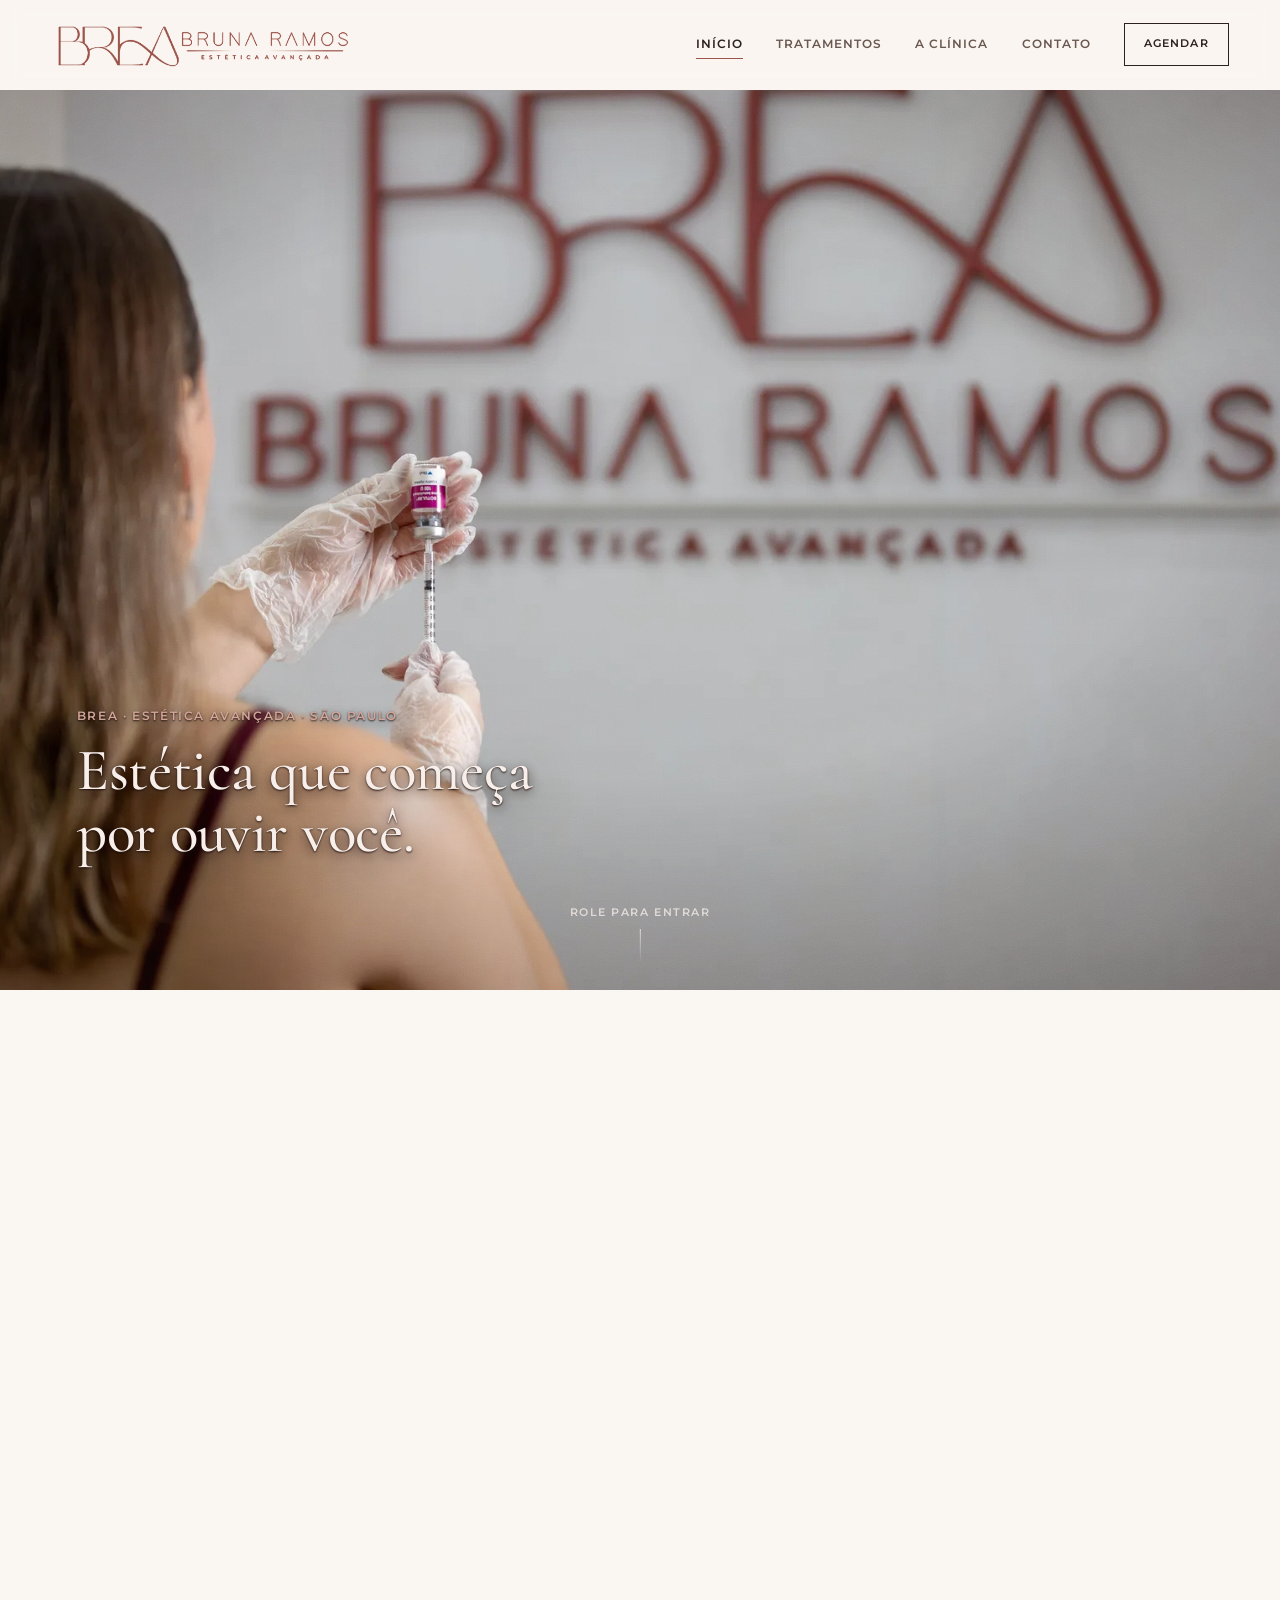
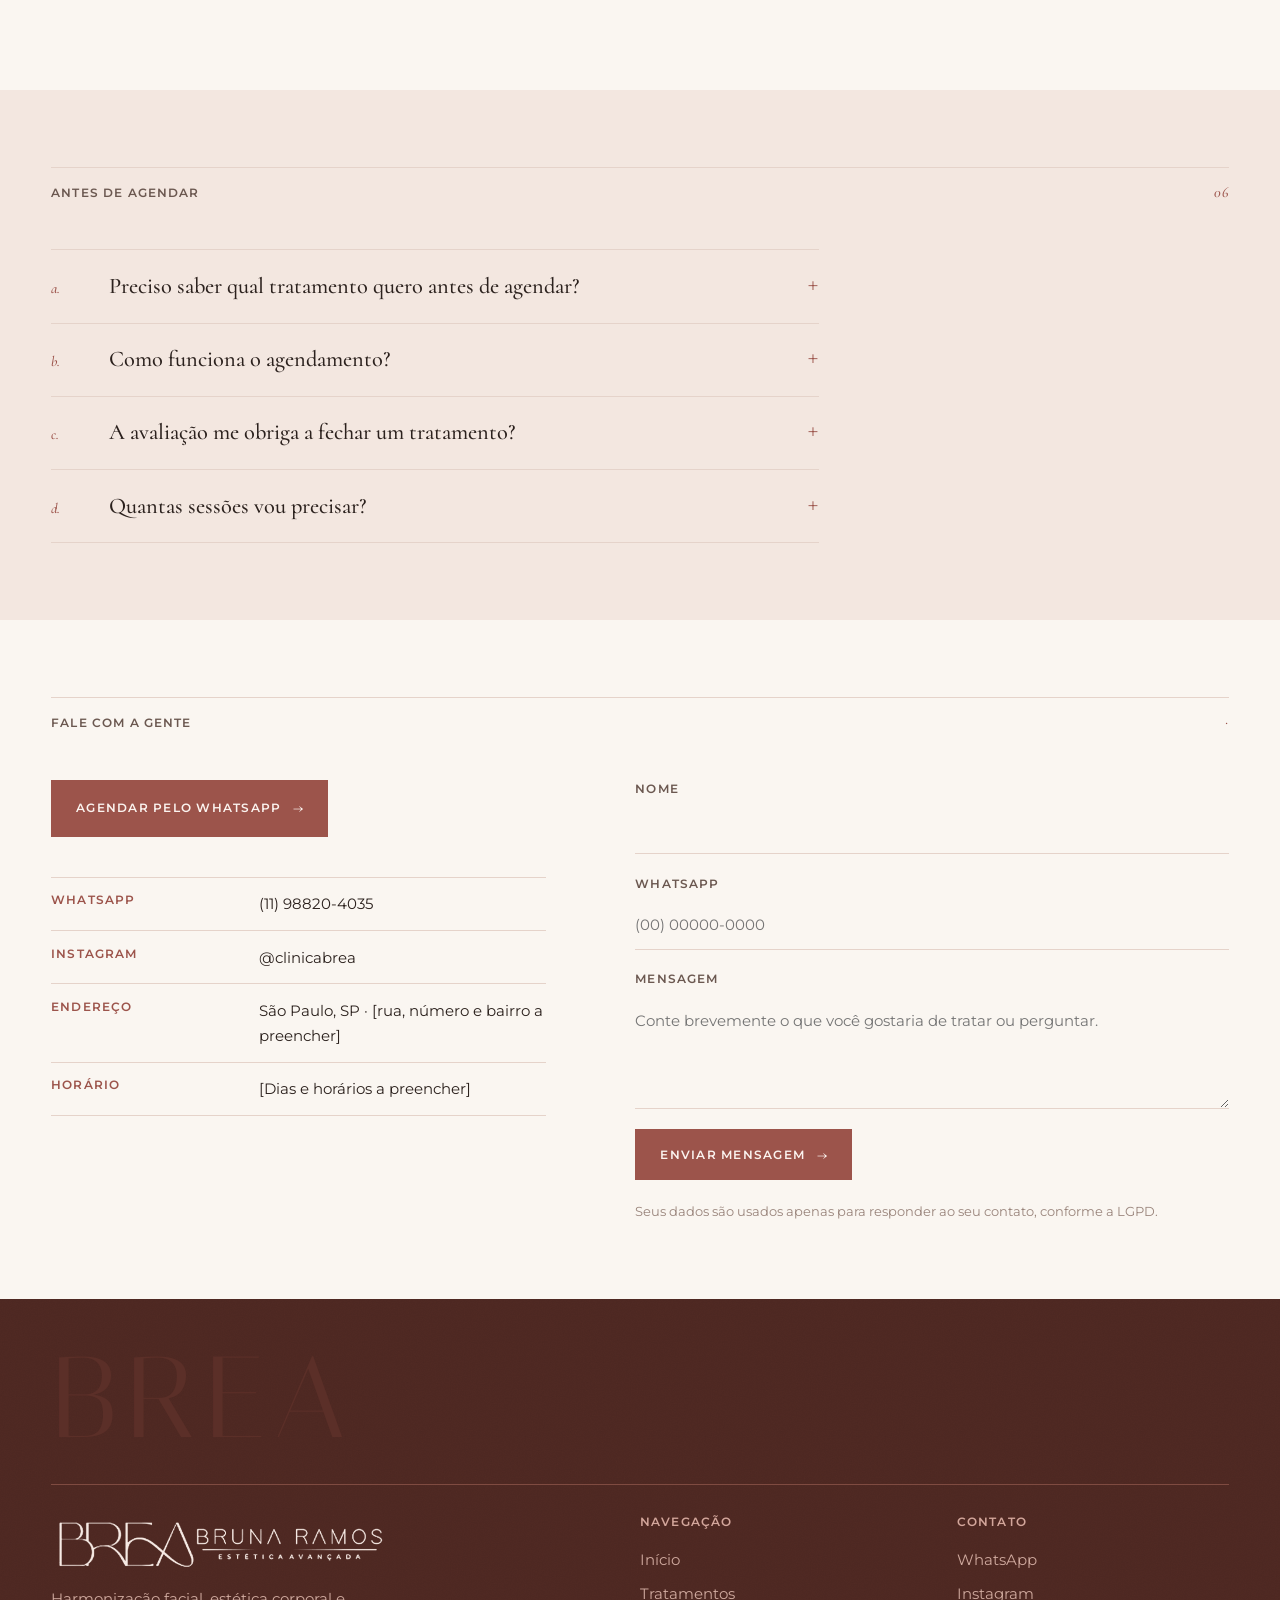
==== index.html @ 4b1eec43 "Move o texto do capítulo Resultados para o lado direito O lado direito da cena é a parede desfocada," ====
<!DOCTYPE html>
<html lang="pt-BR" class="no-js">
<head>
  <meta charset="UTF-8">
  <meta name="viewport" content="width=device-width, initial-scale=1">
  <title>BREA · Bruna Ramos Estética Avançada</title>
  <meta name="description" content="Harmonização facial, estética corporal e tecnologias em São Paulo, com avaliação individual. BREA, Bruna Ramos Estética Avançada. Agende pelo WhatsApp.">
  <link rel="canonical" href="https://www.clinicabrea.com.br/"><!-- TODO: confirmar domínio definitivo -->
  <link rel="icon" type="image/png" href="/assets/img/selo.png">

  <!-- Open Graph -->
  <meta property="og:type" content="website">
  <meta property="og:title" content="BREA · Bruna Ramos Estética Avançada">
  <meta property="og:description" content="Protocolos personalizados, conduzidos com técnica e acompanhamento próximo. Agende sua avaliação.">
  <meta property="og:url" content="https://www.clinicabrea.com.br/">
  <meta property="og:locale" content="pt_BR">
  <meta property="og:image" content="https://www.clinicabrea.com.br/assets/img/og-image.jpg">
  <meta property="og:image:width" content="1200">
  <meta property="og:image:height" content="630">

  <link rel="preconnect" href="https://fonts.googleapis.com">
  <link rel="preconnect" href="https://fonts.gstatic.com" crossorigin>
  <link href="https://fonts.googleapis.com/css2?family=Cormorant:ital,wght@0,400;0,500;0,600;1,400;1,500&family=Italiana&family=Montserrat:wght@400;500;600&display=swap" rel="stylesheet">
  <link rel="stylesheet" href="/assets/css/styles.css">

  <script type="application/ld+json">
  {
    "@context": "https://schema.org",
    "@type": "MedicalClinic",
    "name": "BREA, Bruna Ramos Estética Avançada",
    "alternateName": "Clínica Brea",
    "founder": { "@type": "Person", "name": "Bruna Ramos" },
    "address": { "@type": "PostalAddress", "addressLocality": "São Paulo", "addressRegion": "SP", "addressCountry": "BR" },
    "url": "https://www.clinicabrea.com.br/",
    "sameAs": ["https://www.instagram.com/clinicabrea/"]
  }
  </script>
</head>
<body>
  <div class="cursor-glow" aria-hidden="true"></div>
  <a class="skip-link" href="#conteudo">Pular para o conteúdo</a>

  <header class="site-header">
    <div class="container header-inner">
      <a class="brand" href="/"><img src="/assets/img/logo-horizontal.png" alt="BREA, Bruna Ramos Estética Avançada" width="1161" height="198"></a>
      <button class="nav-toggle" aria-expanded="false" aria-controls="menu" aria-label="Abrir menu">
        <span></span><span></span><span></span>
      </button>
      <nav class="site-nav" id="menu" aria-label="Navegação principal">
        <a href="/" aria-current="page">Início</a>
        <a href="/tratamentos.html">Tratamentos</a>
        <a href="/sobre.html">A clínica</a>
        <a href="/contato.html">Contato</a>
        <!-- TODO: substituir 5511988204035 pelo número real do WhatsApp -->
        <a class="btn btn-outline" href="https://wa.me/5511988204035?text=Ol%C3%A1%2C%20gostaria%20de%20agendar%20uma%20avalia%C3%A7%C3%A3o." target="_blank" rel="noopener">Agendar</a>
      </nav>
    </div>
  </header>

  <main id="conteudo">

    <!-- HERO: jornada de scroll (desktop) + abertura estática (celular / movimento reduzido) -->
    <section class="jhero" id="jhero" aria-label="Apresentação da BREA">
      <div class="jstage">
        <div class="jlayer" data-i="0" data-in="-0.01,0" data-out="0.096,0.126" data-zoom="1.04,1.15" data-drift="0,-12"><img src="/assets/img/hero-j1.webp" alt="" width="1800" height="1125" fetchpriority="high" aria-hidden="true"></div>
        <div class="jlayer" data-i="1" data-in="0.096,0.126" data-out="0.207,0.237" data-zoom="1.13,1.04" data-drift="8,0"><img src="/assets/img/ja-02-recepcao.webp" alt="" width="1200" height="750" aria-hidden="true"></div>
        <div class="jlayer" data-i="2" data-in="0.207,0.237" data-out="0.318,0.348" data-zoom="1.05,1.14" data-drift="0,-10"><img src="/assets/img/ja-03-bruna.webp" alt="" width="1800" height="1124" loading="lazy" aria-hidden="true"></div>
        <div class="jlayer" data-i="3" data-in="0.318,0.348" data-out="0.429,0.459" data-zoom="1.14,1.05" data-drift="-8,0"><img src="/assets/img/ja-04-facial.webp" alt="" width="1800" height="1125" loading="lazy" aria-hidden="true"></div>
        <div class="jlayer" data-i="4" data-in="0.429,0.459" data-out="0.541,0.571" data-zoom="1.04,1.13" data-drift="0,-10"><img src="/assets/img/ja-05-corporal.webp" alt="" width="1200" height="750" loading="lazy" aria-hidden="true"></div>
        <div class="jlayer" data-i="5" data-in="0.541,0.571" data-out="0.652,0.682" data-zoom="1.13,1.04" data-drift="8,0"><img src="/assets/img/ja-06-tecnologia.webp" alt="" width="1800" height="1124" loading="lazy" aria-hidden="true"></div>
        <div class="jlayer" data-i="6" data-in="0.652,0.682" data-out="0.763,0.793" data-zoom="1.05,1.14" data-drift="0,-10"><img src="/assets/img/ja-07-produtos.webp" alt="" width="1800" height="1124" loading="lazy" aria-hidden="true"></div>
        <div class="jlayer" data-i="7" data-in="0.763,0.793" data-out="0.874,0.904" data-zoom="1.12,1.05" data-drift="-6,0"><img src="/assets/img/ja-08-fundo.webp" alt="" width="1800" height="1125" loading="lazy" aria-hidden="true"></div>
        <div class="jlayer" data-i="8" data-in="0.874,0.904" data-out="1.01,1.02" data-zoom="1.10,1.03" data-drift="-8,0"><img src="/assets/img/hero-j3.webp" alt="" width="1800" height="1125" loading="lazy" aria-hidden="true"></div>
        <div class="jscrim" aria-hidden="true"></div>
        <div class="jgrain" aria-hidden="true"></div>

        <div class="jband" data-range="0,0.10" data-pos="bl">
          <p class="jkicker">BREA · Estética avançada · São Paulo</p>
          <h1 class="jtitle" data-split>Estética que começa por ouvir você.</h1>
        </div>

        <div class="jband" data-range="0.128,0.205" data-pos="bl">
          <p class="jkicker">O espaço</p>
          <p class="jtitle jblur"><span class="soft" aria-hidden="true">Um lugar pensado para você chegar, respirar e se cuidar.</span><span class="sharp">Um lugar pensado para você chegar, respirar e se cuidar.</span></p>
        </div>

        <div class="jband" data-range="0.239,0.316" data-pos="ml">
          <p class="jkicker">Quem cuida de você</p>
          <p class="jtitle" data-split>Conduzida por Bruna Ramos.</p>
          <p class="jsub">À frente de cada avaliação e de cada protocolo.</p>
        </div>

        <div class="jband" data-range="0.35,0.427" data-pos="ml">
          <p class="jkicker">Harmonização facial</p>
          <p class="jtitle" data-split>Equilíbrio e naturalidade, nunca um rosto pronto.</p>
          <p class="jsub">Toxina botulínica, bioestimuladores de colágeno e preenchimentos, sempre indicados na sua avaliação.</p>
        </div>

        <div class="jband" data-range="0.461,0.539" data-pos="mr">
          <p class="jkicker">Estética corporal</p>
          <p class="jtitle" data-split>Metas reais, combinadas com você.</p>
          <p class="jsub">Contorno, firmeza e bem-estar, no seu ritmo e com acompanhamento.</p>
        </div>

        <div class="jband" data-range="0.573,0.65" data-pos="mr">
          <p class="jkicker">Tecnologias</p>
          <p class="jtitle" data-split>Equipamentos que aceleram o resultado.</p>
          <p class="jsub">Indicados quando fazem diferença real no seu protocolo.</p>
        </div>

        <div class="jband" data-range="0.684,0.761" data-pos="ml">
          <p class="jkicker">Produtos</p>
          <p class="jtitle" data-split>Sculptra, Restylane e injetáveis de referência.</p>
          <p class="jsub">Indicados só depois da avaliação, nunca antes.</p>
        </div>

        <div class="jband" data-range="0.795,0.872" data-pos="mr">
          <p class="jkicker">Resultados</p>
          <p class="jtitle" data-split>Resultados reais.</p>
          <div class="jpair" aria-hidden="true">
            <img src="/assets/img/resultado-botox-antes.webp" alt="" width="294" height="548" loading="lazy">
            <img src="/assets/img/resultado-botox-depois.webp" alt="" width="304" height="548" loading="lazy">
          </div>
          <p class="jsub">Botox, antes e depois, do nosso Instagram.</p>
        </div>

        <div class="jband" data-range="0.906,1" data-pos="mr">
          <p class="jkicker">O próximo passo é seu</p>
          <p class="jtitle" data-split>Sua avaliação é o começo de tudo.</p>
          <p class="jsub">Envie uma mensagem e escolha o melhor horário.</p>
          <div class="jactions">
            <a class="btn btn-primary" href="https://wa.me/5511988204035?text=Ol%C3%A1%2C%20gostaria%20de%20agendar%20uma%20avalia%C3%A7%C3%A3o." target="_blank" rel="noopener">Agendar avaliação <span class="btn-arrow" aria-hidden="true">→</span></a>
            <a class="link-line" href="#faq-home">Ver dúvidas frequentes <span aria-hidden="true">→</span></a>
          </div>
        </div>

        <div class="jcue" aria-hidden="true">Role para entrar</div>
      </div>
    </section>

    <section class="hero hero-static">
      <div class="container">
        <p class="hero-meta reveal">
          <span>Estética avançada</span>
          <span>São Paulo, SP</span>
          <span>Por agendamento</span>
        </p>
        <h1 class="t-display hero-title" data-stagger>
          <span class="line reveal">Estética que</span>
          <span class="line line-indent reveal">começa por <em>ouvir</em></span>
          <span class="line reveal">você.</span>
        </h1>
        <div class="hero-row">
          <div class="hero-side" data-stagger>
            <p class="reveal">Antes de qualquer procedimento, entendemos sua pele, sua rotina e o resultado que você espera. Só então montamos um protocolo seu, e de mais ninguém.</p>
            <div class="actions reveal">
              <a class="btn btn-primary" href="https://wa.me/5511988204035?text=Ol%C3%A1%2C%20gostaria%20de%20agendar%20uma%20avalia%C3%A7%C3%A3o." target="_blank" rel="noopener">Agendar avaliação <span class="btn-arrow" aria-hidden="true">→</span></a>
            </div>
            <a class="link-line reveal" href="/tratamentos.html">Conhecer os tratamentos <span aria-hidden="true">→</span></a>
          </div>
          <figure class="hero-media reveal">
            <div class="ph">
              <img src="/assets/img/home-hero.webp" alt="Profissional da BREA preparando bioestimulador de colágeno diante do logo da clínica" width="1800" height="1125">
            </div>
          </figure>
        </div>
      </div>
    </section>

    <div class="gated-sections">
    <!-- DECLARAÇÃO EDITORIAL -->
    <section class="section">
      <div class="container">
        <div class="folio reveal"><span>Nossa forma de trabalhar</span><span class="folio-num">01</span></div>
        <p class="statement reveal">Não vendemos procedimentos avulsos. Construímos <em>planos de cuidado</em> com começo, meio e acompanhamento, explicados com clareza antes de qualquer decisão.</p>
        <p class="statement-note reveal">A ordem nunca se inverte: primeiro a avaliação, depois a indicação.</p>
      </div>
    </section>

    <!-- TRATAMENTOS -->
    <section class="section section-surface">
      <div class="container">
        <div class="folio reveal"><span>O que fazemos</span><span class="folio-num">02</span></div>
        <!-- TODO: ajustar nomes e descrições conforme o portfólio real da clínica -->
        <ul class="treatment-list" data-stagger>
          <li class="treatment-row reveal">
            <a href="/tratamentos.html#harmonizacao">
              <span class="treatment-num">01</span>
              <span class="treatment-name">Harmonização facial</span>
              <span class="treatment-desc">Equilíbrio e naturalidade dos traços, com bioestimuladores e injetáveis indicados na avaliação.</span>
              <span class="treatment-cta" aria-hidden="true">→</span>
            </a>
          </li>
          <li class="treatment-row reveal">
            <a href="/tratamentos.html#corporal">
              <span class="treatment-num">02</span>
              <span class="treatment-name">Estética corporal</span>
              <span class="treatment-desc">Contorno, firmeza e bem-estar, com metas combinadas em consulta.</span>
              <span class="treatment-cta" aria-hidden="true">→</span>
            </a>
          </li>
          <li class="treatment-row reveal">
            <a href="/tratamentos.html#tecnologias">
              <span class="treatment-num">03</span>
              <span class="treatment-name">Tecnologias</span>
              <span class="treatment-desc">Equipamentos para pele e corpo que aceleram e sustentam o resultado.</span>
              <span class="treatment-cta" aria-hidden="true">→</span>
            </a>
          </li>
          <li class="treatment-row reveal">
            <a href="/tratamentos.html#protocolos">
              <span class="treatment-num">04</span>
              <span class="treatment-name">Protocolos personalizados</span>
              <span class="treatment-desc">Técnicas combinadas para o seu objetivo, nunca um pacote de prateleira.</span>
              <span class="treatment-cta" aria-hidden="true">→</span>
            </a>
          </li>
        </ul>
      </div>
    </section>

    <!-- MÉTODO -->
    <section class="section section-dark on-dark">
      <div class="container">
        <div class="folio reveal"><span>Como funciona</span><span class="folio-num">03</span></div>
        <ol class="steps" data-stagger>
          <li class="step reveal">
            <div>
              <h3>Avaliação</h3>
              <p>Você conta o que te incomoda e o que espera. Avaliamos sua pele e seu histórico com calma, sem pressa e sem pressão.</p>
            </div>
          </li>
          <li class="step reveal">
            <div>
              <h3>Plano</h3>
              <p>Apresentamos um protocolo claro: quais sessões, em que ordem, com qual objetivo e qual investimento. Você decide com tudo na mesa.</p>
            </div>
          </li>
          <li class="step reveal">
            <div>
              <h3>Acompanhamento</h3>
              <p>Acompanhamos sua evolução entre as sessões e ajustamos o plano quando necessário. O resultado é construído, não prometido.</p>
            </div>
          </li>
        </ol>
        <div class="actions reveal" style="margin-top: clamp(3rem, 6vw, 5rem);">
          <a class="btn btn-primary" href="https://wa.me/5511988204035?text=Ol%C3%A1%2C%20gostaria%20de%20agendar%20uma%20avalia%C3%A7%C3%A3o." target="_blank" rel="noopener">Começar pela avaliação <span class="btn-arrow" aria-hidden="true">→</span></a>
        </div>
      </div>
    </section>

    <!-- RESULTADOS -->
    <section class="section">
      <div class="container">
        <div class="folio reveal"><span>Resultados</span><span class="folio-num">04</span></div>
        <!-- Fotos reais dos posts do Instagram da cliente.
             Confirmar autorização de uso de imagem das pacientes antes de publicar. -->
        <div class="results-grid" data-stagger>
          <figure class="ba reveal">
            <div class="ba-pair">
              <div class="ph"><img src="/assets/img/resultado-botox-antes.webp" alt="Antes do tratamento com Botox" width="294" height="548" loading="lazy"></div>
              <div class="ph"><img src="/assets/img/resultado-botox-depois.webp" alt="Depois do tratamento com Botox" width="304" height="548" loading="lazy"></div>
            </div>
            <figcaption>
              <span class="ba-name">Botox</span>
              <span class="ba-note">Resultado real · @clinicabrea</span>
            </figcaption>
          </figure>
          <figure class="ba reveal">
            <div class="ba-pair">
              <div class="ph"><img src="/assets/img/resultado-labial-antes.webp" alt="Antes do preenchimento labial" width="288" height="540" loading="lazy"></div>
              <div class="ph"><img src="/assets/img/resultado-labial-depois.webp" alt="Depois do preenchimento labial" width="282" height="540" loading="lazy"></div>
            </div>
            <figcaption>
              <span class="ba-name">Preenchimento labial</span>
              <span class="ba-note">Resultado real · @clinicabrea</span>
            </figcaption>
          </figure>
        </div>
        <div class="results-foot reveal">
          <p class="small-note">Resultados variam de pessoa para pessoa. Toda indicação parte de uma avaliação individual.</p>
          <a class="link-line" href="https://www.instagram.com/clinicabrea/" target="_blank" rel="noopener">Ver mais resultados no Instagram <span aria-hidden="true">→</span></a>
        </div>
      </div>
    </section>

    <!-- SOBRE (TEASER) -->
    <section class="section">
      <div class="container">
        <div class="folio reveal"><span>A clínica</span><span class="folio-num">05</span></div>
        <div class="overlap">
          <div class="overlap-media reveal">
            <div class="ph"><img src="/assets/img/home-espaco.webp" alt="Sala de atendimento da BREA, com maca e mesa de avaliação" width="1200" height="900" loading="lazy"></div>
          </div>
          <div class="overlap-copy" data-stagger>
            <h2 class="t-2 reveal">Um espaço pensado para você chegar, <em>respirar</em> e se cuidar</h2>
            <p class="muted reveal">A BREA nasceu para oferecer estética avançada com escuta e técnica, em um ambiente onde cada detalhe, do agendamento ao pós-atendimento, respeita o seu tempo.</p>
            <a class="link-line reveal" href="/sobre.html">Conhecer a clínica <span aria-hidden="true">→</span></a>
          </div>
        </div>
      </div>
    </section>

    <!--
      OBS: DEPOIMENTOS (texto), seção intencionalmente ausente.
      A prova social visual está na seção "Resultados". Quando houver
      depoimentos reais autorizados por escrito, criar aqui citações curtas
      (nome ou iniciais + tratamento realizado).
    -->

    <!-- CTA FINAL -->
    <section class="section cta-final">
      <div class="container">
        <div class="folio reveal"><span>Próximo passo</span><span class="folio-num">07</span></div>
        <div class="cta-grid">
          <h2 class="t-1 reveal">Sua avaliação é <em>o começo</em> de tudo.</h2>
          <div class="cta-side" data-stagger>
            <p class="muted reveal">Envie uma mensagem e escolha o melhor horário. Sem compromisso, só uma boa conversa sobre o que você quer para você.</p>
            <a class="btn btn-primary reveal" href="https://wa.me/5511988204035?text=Ol%C3%A1%2C%20gostaria%20de%20agendar%20uma%20avalia%C3%A7%C3%A3o." target="_blank" rel="noopener">Agendar pelo WhatsApp <span class="btn-arrow" aria-hidden="true">→</span></a>
            <a class="link-line reveal" href="/contato.html">Outras formas de contato <span aria-hidden="true">→</span></a>
          </div>
        </div>
      </div>
    </section>
    </div><!-- /gated-sections -->

    <!-- FAQ -->
    <section class="section section-surface" id="faq-home">
      <div class="container">
        <div class="folio reveal"><span>Antes de agendar</span><span class="folio-num">06</span></div>
        <div class="faq reveal">
          <details>
            <summary><span class="faq-num">a.</span>Preciso saber qual tratamento quero antes de agendar?</summary>
            <div class="faq-body">
              <p>Não. A avaliação existe exatamente para isso: você chega com uma queixa ou um objetivo, e nós indicamos o caminho. Você nunca precisa decidir sozinha.</p>
            </div>
          </details>
          <details>
            <summary><span class="faq-num">b.</span>Como funciona o agendamento?</summary>
            <div class="faq-body">
              <p>Todo o agendamento é feito pelo WhatsApp. Você escolhe o melhor horário com a nossa equipe e recebe a confirmação e as orientações por lá mesmo.</p>
            </div>
          </details>
          <details>
            <summary><span class="faq-num">c.</span>A avaliação me obriga a fechar um tratamento?</summary>
            <div class="faq-body">
              <p>Não. A avaliação termina com um plano e um orçamento claros, a decisão de seguir é sempre sua, no seu tempo.</p>
            </div>
          </details>
          <details>
            <summary><span class="faq-num">d.</span>Quantas sessões vou precisar?</summary>
            <div class="faq-body">
              <p>Depende do seu objetivo e da resposta da sua pele. Por isso não vendemos pacotes fechados antes de te conhecer: o número de sessões é definido na avaliação e revisto ao longo do acompanhamento.</p>
            </div>
          </details>
        </div>
      </div>
    </section>


    <!-- CONTATO -->
    <section class="section" id="contato-home">
      <div class="container">
        <div class="folio reveal"><span>Fale com a gente</span><span class="folio-num">·</span></div>
        <div class="contact-grid">
          <div data-stagger>
            <a class="btn btn-primary reveal" href="https://wa.me/5511988204035?text=Ol%C3%A1%2C%20gostaria%20de%20agendar%20uma%20avalia%C3%A7%C3%A3o." target="_blank" rel="noopener" style="margin-bottom: 2.5rem;">Agendar pelo WhatsApp <span class="btn-arrow" aria-hidden="true">→</span></a>
            <ul class="contact-list reveal">
              <li><strong>WhatsApp</strong><a href="https://wa.me/5511988204035" target="_blank" rel="noopener">(11) 98820-4035</a></li>
              <li><strong>Instagram</strong><a href="https://www.instagram.com/clinicabrea/" target="_blank" rel="noopener">@clinicabrea</a></li>
              <li><strong>Endereço</strong><span>São Paulo, SP · [rua, número e bairro a preencher]</span></li>
              <li><strong>Horário</strong><span>[Dias e horários a preencher]</span></li>
            </ul>
          </div>
          <div class="reveal">
            <form class="form-grid" action="#" method="post">
              <div class="field"><label for="h-nome">Nome</label><input type="text" id="h-nome" name="nome" autocomplete="name" required></div>
              <div class="field"><label for="h-whatsapp">WhatsApp</label><input type="tel" id="h-whatsapp" name="whatsapp" autocomplete="tel" inputmode="tel" placeholder="(00) 00000-0000" required></div>
              <div class="field"><label for="h-mensagem">Mensagem</label><textarea id="h-mensagem" name="mensagem" placeholder="Conte brevemente o que você gostaria de tratar ou perguntar."></textarea></div>
              <div><button class="btn btn-primary" type="submit">Enviar mensagem <span class="btn-arrow" aria-hidden="true">→</span></button></div>
              <p class="form-note">Seus dados são usados apenas para responder ao seu contato, conforme a LGPD.</p>
            </form>
          </div>
        </div>
      </div>
    </section>
  </main>

  <footer class="site-footer">
    <div class="container">
      <div class="footer-mark" aria-hidden="true">Brea</div>
      <div class="footer-grid">
        <div class="footer-brand">
          <a class="brand" href="/"><img src="/assets/img/logo-horizontal-cream.png" alt="BREA, Bruna Ramos Estética Avançada" width="1161" height="198" loading="lazy"></a>
          <p>Harmonização facial, estética corporal e tecnologias, com avaliação individual e acompanhamento próximo, por Bruna Ramos.</p>
        </div>
        <div>
          <h4>Navegação</h4>
          <ul>
            <li><a href="/">Início</a></li>
            <li><a href="/tratamentos.html">Tratamentos</a></li>
            <li><a href="/sobre.html">A clínica</a></li>
            <li><a href="/contato.html">Contato</a></li>
          </ul>
        </div>
        <div>
          <h4>Contato</h4>
          <ul>
            <li><a href="https://wa.me/5511988204035" target="_blank" rel="noopener">WhatsApp</a></li>
            <li><a href="https://www.instagram.com/clinicabrea/" target="_blank" rel="noopener">Instagram</a></li>
            <li><span>São Paulo, SP · [endereço completo a preencher]</span></li>
            <li><span>[Horário de atendimento a preencher]</span></li>
          </ul>
        </div>
      </div>
      <div class="footer-legal">
        <span>© 2026 BREA · Bruna Ramos Estética Avançada. Todos os direitos reservados.</span>
        <span>[CNPJ e responsável técnico a preencher]</span>
      </div>
    </div>
  </footer>

  <script src="/assets/js/main.js" defer></script>
  <script src="/assets/js/journey.js" defer></script>
</body>
</html>
---- assets/css/styles.css ----
/* ============================================================
   BREA — Bruna Ramos Estética Avançada · Design System
   Direção de arte editorial: tipografia protagonista, réguas
   finas, assimetria deliberada, grão sutil, quase nenhum "card".
   Paleta extraída da identidade real: terracota/marsala do
   wordmark BREA + branco quente (mármore) + rosé.
   Tipografia: Italiana (marca) + Cormorant (display) + Montserrat.
   ============================================================ */

:root {
  /* Cores */
  --bg: #FAF6F1;
  --surface: #F3E7E0;
  --ink: #2B211D;
  --ink-soft: #6B5850;
  --ink-faint: #99847B;
  --wine: #6B3931;
  --wine-deep: #4C2721;
  --terra: #9C544B;
  --terra-soft: #D3A69B;
  --line: #E5D3CA;
  --line-dark: #7F4B41;
  --paper: #FDFBF8;

  /* Tipografia (alinhada à identidade: wordmark hairline + serifa clássica + sans do selo) */
  --font-display: "Cormorant", Georgia, "Times New Roman", serif;
  --font-logo: "Italiana", "Cormorant", Georgia, serif;
  --font-body: "Montserrat", "Helvetica Neue", Arial, sans-serif;

  /* Movimento */
  --ease-out: cubic-bezier(0.22, 1, 0.36, 1);
  --dur: 0.8s;

  --container: 84rem;
  --gutter: clamp(1.25rem, 4vw, 4rem);

  /* Grão (feTurbulence) */
  --grain: url("data:image/svg+xml;utf8,<svg xmlns='http://www.w3.org/2000/svg' width='180' height='180'><filter id='n'><feTurbulence type='fractalNoise' baseFrequency='0.85' numOctaves='2' stitchTiles='stitch'/><feColorMatrix type='saturate' values='0'/></filter><rect width='180' height='180' filter='url(%23n)'/></svg>");
}

/* ---------- Transição entre páginas ----------
   Nativa (View Transitions cross-document): o header persiste imóvel
   enquanto o conteúdo cruza com fade + deslize sutil.
   Fallback (html.no-vt, aplicado via JS em navegadores sem suporte):
   fade de saída no clique e fade de entrada no carregamento. */
@view-transition {
  navigation: auto;
}
.site-header {
  view-transition-name: site-header;
}
::view-transition-old(site-header),
::view-transition-new(site-header) {
  animation: none;
}
::view-transition-old(root) {
  animation: vt-out 0.2s ease both;
}
::view-transition-new(root) {
  animation: vt-in 0.5s var(--ease-out) both;
}
@keyframes vt-out {
  to { opacity: 0; transform: translateY(-6px); }
}
@keyframes vt-in {
  from { opacity: 0; transform: translateY(14px); }
  to { opacity: 1; transform: none; }
}

html.no-vt body {
  animation: vt-in 0.45s var(--ease-out) both;
}
html.no-vt.is-leaving body {
  animation: vt-out 0.2s ease both;
}

/* ---------- Reset / base ---------- */
*,
*::before,
*::after {
  box-sizing: border-box;
  margin: 0;
}

html {
  scroll-behavior: smooth;
  color-scheme: light;
}

body {
  background: var(--bg);
  color: var(--ink);
  font-family: var(--font-body);
  font-size: 0.95rem;
  line-height: 1.65;
  -webkit-font-smoothing: antialiased;
  text-rendering: optimizeLegibility;
  overflow-x: clip;
}

img {
  max-width: 100%;
  display: block;
}

a {
  color: inherit;
}

h1, h2, h3 {
  font-family: var(--font-display);
  font-weight: 500;
  line-height: 1.04;
  letter-spacing: -0.005em;
  text-wrap: balance;
}

h1 em, h2 em, .statement em {
  font-style: italic;
  font-weight: 500;
  color: var(--terra);
}

p {
  text-wrap: pretty;
}

::selection {
  background: var(--terra-soft);
  color: var(--wine-deep);
}

:focus-visible {
  outline: 2px solid var(--terra);
  outline-offset: 3px;
}

.container {
  max-width: var(--container);
  margin-inline: auto;
  padding-inline: var(--gutter);
}

.skip-link {
  position: absolute;
  top: -100%;
  left: 1rem;
  z-index: 100;
  background: var(--wine);
  color: var(--bg);
  padding: 0.6rem 1rem;
  text-decoration: none;
}
.skip-link:focus {
  top: 1rem;
}

/* ---------- Rótulos e réguas (fólio editorial) ---------- */
.folio {
  display: flex;
  align-items: baseline;
  justify-content: space-between;
  gap: 1rem;
  border-top: 1px solid var(--line);
  padding-top: 0.8rem;
  margin-bottom: clamp(1.75rem, 3.5vw, 2.75rem);
  font-size: 0.72rem;
  font-weight: 600;
  letter-spacing: 0.1em;
  text-transform: uppercase;
  color: var(--ink-soft);
}
.folio .folio-num {
  font-family: var(--font-display);
  font-style: italic;
  font-weight: 500;
  letter-spacing: 0.05em;
  text-transform: none;
  font-size: 0.95rem;
  color: var(--terra);
}
.on-dark .folio {
  border-top-color: var(--line-dark);
  color: #C9A69C;
}

.tag {
  font-size: 0.7rem;
  font-weight: 600;
  letter-spacing: 0.12em;
  text-transform: uppercase;
  color: var(--terra);
}

/* ---------- Tipos ---------- */
.t-display {
  font-size: clamp(2.6rem, 7vw, 6rem);
  line-height: 1;
}
.t-1 {
  font-size: clamp(2.3rem, 5.4vw, 4.6rem);
  line-height: 1.02;
}
.t-2 {
  font-size: clamp(1.8rem, 3.4vw, 2.8rem);
}

.lead {
  font-size: clamp(1.05rem, 1.5vw, 1.25rem);
  line-height: 1.6;
  color: var(--ink-soft);
  max-width: 32em;
}

.muted {
  color: var(--ink-soft);
}

.small-note {
  font-size: 0.8rem;
  letter-spacing: 0.04em;
  color: var(--ink-faint);
}

/* ---------- Botões e links ---------- */
.btn {
  display: inline-flex;
  align-items: center;
  gap: 0.75rem;
  padding: 0.9rem 1.5rem;
  font-family: var(--font-body);
  font-size: 0.78rem;
  font-weight: 600;
  letter-spacing: 0.1em;
  text-transform: uppercase;
  text-decoration: none;
  border-radius: 0;
  border: 1px solid var(--ink);
  background: transparent;
  color: var(--ink);
  cursor: pointer;
  transition: background-color 0.3s ease, color 0.3s ease, border-color 0.3s ease;
}
.btn-primary {
  background: var(--terra);
  border-color: var(--terra);
  color: #FBF3EF;
}
.btn-primary:hover {
  background: var(--wine);
  border-color: var(--wine);
}
.btn-outline:hover {
  background: var(--ink);
  color: var(--bg);
}
.btn .btn-arrow {
  font-family: var(--font-display);
  font-size: 1rem;
  letter-spacing: 0;
  transition: transform 0.35s var(--ease-out);
}
.btn:hover .btn-arrow {
  transform: translateX(5px);
}

.on-dark .btn-primary {
  background: #F6EAE4;
  border-color: #F6EAE4;
  color: var(--wine-deep);
}
.on-dark .btn-primary:hover {
  background: var(--terra-soft);
  border-color: var(--terra-soft);
}
.on-dark .btn-outline {
  border-color: rgba(246, 234, 228, 0.45);
  color: #F6EAE4;
}
.on-dark .btn-outline:hover {
  background: #F6EAE4;
  color: var(--wine-deep);
}

/* Link editorial com sublinhado fino */
.link-line {
  display: inline-flex;
  align-items: baseline;
  gap: 0.6rem;
  font-family: var(--font-display);
  font-style: italic;
  font-size: 1.05rem;
  text-decoration: none;
  color: var(--ink);
  border-bottom: 1px solid var(--terra);
  padding-bottom: 2px;
  transition: color 0.3s ease, border-color 0.3s ease;
}
.link-line:hover {
  color: var(--terra);
}
.link-line span[aria-hidden] {
  font-style: normal;
  transition: transform 0.35s var(--ease-out);
}
.link-line:hover span[aria-hidden] {
  transform: translateX(4px);
}

/* ---------- Header ---------- */
.site-header {
  position: sticky;
  top: 0;
  z-index: 50;
  background: color-mix(in srgb, var(--bg) 90%, transparent);
  backdrop-filter: blur(10px);
  -webkit-backdrop-filter: blur(10px);
  border-bottom: 1px solid transparent;
  transition: border-color 0.3s ease;
}
.site-header.is-scrolled {
  border-bottom-color: var(--line);
}
.header-inner {
  display: flex;
  align-items: center;
  justify-content: space-between;
  gap: 2rem;
  padding-block: 1.15rem;
}

.brand {
  display: block;
  text-decoration: none;
  line-height: 0;
}
.brand img {
  height: 52px;
  width: auto;
  display: block;
}
@media (max-width: 600px) {
  .brand img {
    height: 42px;
  }
}

.site-nav {
  display: flex;
  align-items: center;
  gap: clamp(1.4rem, 2.6vw, 2.6rem);
}
.site-nav a:not(.btn) {
  position: relative;
  font-size: 0.78rem;
  font-weight: 600;
  letter-spacing: 0.08em;
  text-transform: uppercase;
  text-decoration: none;
  color: var(--ink-soft);
  padding-block: 0.3rem;
  transition: color 0.25s ease;
}
.site-nav a:not(.btn):hover {
  color: var(--ink);
}
.site-nav a:not(.btn)::after {
  content: "";
  position: absolute;
  left: 0;
  bottom: 0;
  width: 100%;
  height: 1px;
  background: var(--terra);
  transform: scaleX(0);
  transform-origin: right;
  transition: transform 0.3s var(--ease-out);
}
.site-nav a:not(.btn):hover::after {
  transform: scaleX(1);
  transform-origin: left;
}
.site-nav a[aria-current="page"] {
  color: var(--ink);
}
.site-nav a[aria-current="page"]::after {
  transform: scaleX(1);
}
.site-nav .btn {
  padding: 0.7rem 1.2rem;
  font-size: 0.68rem;
}

.nav-toggle {
  display: none;
  flex-direction: column;
  justify-content: center;
  gap: 5px;
  width: 44px;
  height: 44px;
  padding: 10px;
  background: none;
  border: none;
  cursor: pointer;
}
.nav-toggle span {
  display: block;
  height: 1.5px;
  width: 100%;
  background: var(--ink);
  transition: transform 0.3s var(--ease-out), opacity 0.2s ease;
}
.nav-toggle[aria-expanded="true"] span:nth-child(1) {
  transform: translateY(6.5px) rotate(45deg);
}
.nav-toggle[aria-expanded="true"] span:nth-child(2) {
  opacity: 0;
}
.nav-toggle[aria-expanded="true"] span:nth-child(3) {
  transform: translateY(-6.5px) rotate(-45deg);
}

@media (max-width: 860px) {
  .nav-toggle {
    display: flex;
  }
  .site-nav {
    position: fixed;
    inset: 0;
    z-index: -1;
    flex-direction: column;
    justify-content: center;
    gap: 2.2rem;
    background: var(--bg);
    opacity: 0;
    visibility: hidden;
    transition: opacity 0.35s ease, visibility 0.35s ease;
  }
  .site-header.nav-open .site-nav {
    opacity: 1;
    visibility: visible;
  }
  .site-nav a:not(.btn) {
    font-family: var(--font-display);
    font-size: 2rem;
    font-weight: 500;
    letter-spacing: -0.01em;
    text-transform: none;
    color: var(--ink);
  }
  .site-nav .btn {
    font-size: 0.8rem;
    padding: 1rem 2rem;
  }
}

/* ---------- Seções ---------- */
.section {
  padding-block: clamp(3rem, 6vw, 5.5rem);
}
.section-tight {
  padding-block: clamp(2rem, 3.5vw, 3rem);
}
.section-dark {
  position: relative;
  background: var(--wine);
  color: #F1E2DB;
}
.section-dark::after {
  content: "";
  position: absolute;
  inset: 0;
  background-image: var(--grain);
  opacity: 0.12;
  mix-blend-mode: overlay;
  pointer-events: none;
}
.section-dark > * {
  position: relative;
  z-index: 1;
}
.section-dark .lead,
.section-dark .muted {
  color: #D8B7AC;
}
.section-surface {
  background: var(--surface);
}

/* ---------- Hero (home) ---------- */
.hero {
  padding-top: clamp(1.75rem, 3.5vw, 2.75rem);
  padding-bottom: 0;
}
.hero-meta {
  display: flex;
  justify-content: space-between;
  gap: 1rem;
  border-top: 1px solid var(--ink);
  padding-top: 0.7rem;
  margin-bottom: clamp(1.5rem, 3vw, 2.25rem);
  font-size: 0.72rem;
  font-weight: 600;
  letter-spacing: 0.1em;
  text-transform: uppercase;
  color: var(--ink-soft);
}
.hero-title {
  margin-bottom: clamp(1.75rem, 3.5vw, 2.75rem);
}
.hero-title .line {
  display: block;
}
.hero-title .line-indent {
  margin-left: clamp(1.5rem, 6vw, 5rem);
}
.hero-row {
  display: grid;
  grid-template-columns: minmax(0, 4fr) minmax(0, 7fr);
  gap: clamp(2rem, 4vw, 4rem);
  align-items: end;
}
.hero-side {
  display: grid;
  gap: 1.25rem;
  justify-items: start;
  padding-bottom: clamp(0.5rem, 2vw, 1.5rem);
}
.hero-side p {
  color: var(--ink-soft);
  max-width: 24em;
}
.hero-media {
  position: relative;
  margin-right: calc(50% - 50vw);
}
.hero-media .ph {
  aspect-ratio: 16 / 10;
}
@media (max-width: 860px) {
  .hero-row {
    grid-template-columns: 1fr;
  }
  .hero-side {
    padding-bottom: 0;
  }
  .hero-media {
    order: 2;
    margin-left: calc(50% - 50vw + var(--gutter));
  }
  .hero-media .ph {
    aspect-ratio: 4 / 3;
  }
}

/* ---------- Placeholder de imagem ---------- */
/* Bloco tonal sóbrio; etiqueta discreta indica a foto a substituir. */
.ph {
  position: relative;
  display: block;
  background:
    linear-gradient(160deg, #EDDCD3 0%, #E1C7BB 60%, #D2AC9D 100%);
  overflow: hidden;
}
.ph::after {
  content: "";
  position: absolute;
  inset: 0;
  background-image: var(--grain);
  opacity: 0.18;
  mix-blend-mode: overlay;
  pointer-events: none;
}
.ph > img {
  position: absolute;
  inset: 0;
  width: 100%;
  height: 100%;
  object-fit: cover;
}
.ph em {
  position: absolute;
  left: 0.9rem;
  bottom: 0.75rem;
  z-index: 1;
  font-style: normal;
  font-size: 0.62rem;
  font-weight: 600;
  letter-spacing: 0.1em;
  text-transform: uppercase;
  color: rgba(90, 58, 48, 0.6);
}
.section-dark .ph {
  background: linear-gradient(160deg, #7A453C 0%, #6F3E35 60%, #63362E 100%);
}
.section-dark .ph em {
  color: rgba(246, 234, 228, 0.6);
}

/* ---------- Declaração editorial ---------- */
.statement {
  font-family: var(--font-display);
  font-weight: 500;
  font-size: clamp(1.35rem, 2.6vw, 2.2rem);
  line-height: 1.3;
  letter-spacing: -0.015em;
  max-width: 56rem;
  text-indent: clamp(2rem, 5vw, 4rem);
  text-wrap: pretty;
}
.statement-note {
  margin-top: 1.5rem;
  margin-left: auto;
  max-width: 22rem;
  text-align: right;
  font-size: 0.9rem;
  color: var(--ink-soft);
}

/* ---------- Lista de tratamentos ---------- */
.treatment-list {
  list-style: none;
  padding: 0;
  border-top: 1px solid var(--line);
}
.treatment-row {
  border-bottom: 1px solid var(--line);
}
.treatment-row a {
  display: grid;
  grid-template-columns: 3rem minmax(0, 1.2fr) minmax(0, 1fr) 2.5rem;
  align-items: baseline;
  gap: clamp(1rem, 2.5vw, 2.25rem);
  padding-block: clamp(1.25rem, 2.5vw, 1.9rem);
  text-decoration: none;
}
.treatment-num {
  font-family: var(--font-display);
  font-style: italic;
  font-size: 0.95rem;
  color: var(--terra);
}
.treatment-name {
  font-family: var(--font-display);
  font-weight: 500;
  font-size: clamp(1.5rem, 2.6vw, 2.3rem);
  line-height: 1;
  letter-spacing: -0.02em;
  transition: color 0.3s ease, font-style 0s;
}
.treatment-row a:hover .treatment-name {
  font-style: italic;
  font-weight: 500;
  color: var(--terra);
}
.treatment-desc {
  color: var(--ink-soft);
  font-size: 0.95rem;
  max-width: 30em;
}
.treatment-cta {
  font-family: var(--font-display);
  font-size: 1.5rem;
  color: var(--ink);
  justify-self: end;
  transition: transform 0.35s var(--ease-out), color 0.3s ease;
}
.treatment-row a:hover .treatment-cta {
  transform: translateX(8px);
  color: var(--terra);
}
@media (max-width: 760px) {
  .treatment-row a {
    grid-template-columns: 2.2rem 1fr 2rem;
    row-gap: 0.5rem;
  }
  .treatment-desc {
    grid-column: 2 / 3;
    grid-row: 2;
  }
  .treatment-cta {
    grid-row: 1;
    grid-column: 3;
  }
}

/* ---------- Método (passos escalonados) ---------- */
.steps {
  list-style: none;
  padding: 0;
  display: grid;
  gap: clamp(1.75rem, 3.5vw, 2.75rem);
  counter-reset: step;
}
.step {
  display: grid;
  grid-template-columns: minmax(4.5rem, 8rem) minmax(0, 1fr);
  gap: clamp(1.25rem, 4vw, 3rem);
  align-items: start;
  max-width: 46rem;
}
.step:nth-child(2) {
  margin-left: clamp(0rem, 6vw, 6rem);
}
.step:nth-child(3) {
  margin-left: clamp(0rem, 12vw, 12rem);
}
.step::before {
  counter-increment: step;
  content: counter(step, decimal-leading-zero);
  font-family: var(--font-display);
  font-style: italic;
  font-weight: 500;
  font-size: clamp(2.1rem, 3.2vw, 3rem);
  line-height: 0.9;
  color: var(--terra-soft);
}
.step h3 {
  font-size: clamp(1.25rem, 2vw, 1.6rem);
  color: #F8EFEA;
  margin-bottom: 0.55rem;
}
.step p {
  font-size: 0.975rem;
  color: #D8B7AC;
  max-width: 34em;
}
@media (max-width: 760px) {
  .step:nth-child(2),
  .step:nth-child(3) {
    margin-left: 0;
  }
}

/* ---------- Split com sobreposição ---------- */
.overlap {
  display: grid;
  grid-template-columns: repeat(12, 1fr);
  align-items: center;
}
.overlap-media {
  grid-column: 1 / 8;
  grid-row: 1;
}
.overlap-media .ph {
  aspect-ratio: 4 / 3;
}
.overlap-copy {
  position: relative;
  z-index: 1;
  grid-column: 7 / 13;
  grid-row: 1;
  background: var(--bg);
  padding: clamp(1.5rem, 2.75vw, 2.5rem) 0 clamp(1.5rem, 2.75vw, 2.5rem) clamp(1.5rem, 2.75vw, 2.5rem);
  display: grid;
  gap: 1.1rem;
  justify-items: start;
}
.overlap.overlap-flip .overlap-media {
  grid-column: 6 / 13;
}
.overlap.overlap-flip .overlap-copy {
  grid-column: 1 / 7;
  padding: clamp(1.5rem, 2.75vw, 2.5rem) clamp(1.5rem, 2.75vw, 2.5rem) clamp(1.5rem, 2.75vw, 2.5rem) 0;
}
.section-surface .overlap-copy {
  background: var(--surface);
}
@media (max-width: 860px) {
  .overlap,
  .overlap.overlap-flip {
    display: block;
  }
  .overlap-copy,
  .overlap.overlap-flip .overlap-copy {
    padding: 1.75rem 0 0 0;
  }
}

/* ---------- Split simples ---------- */
.split {
  display: grid;
  grid-template-columns: minmax(0, 1fr) minmax(0, 1fr);
  gap: clamp(2.5rem, 6vw, 6rem);
  align-items: center;
}
.split-copy {
  display: grid;
  gap: 1.1rem;
  justify-items: start;
}
.split-media .ph {
  aspect-ratio: 4 / 5;
}
.split-media.wide .ph {
  aspect-ratio: 16 / 10;
}
@media (max-width: 860px) {
  .split {
    grid-template-columns: 1fr;
  }
  .split-media .ph,
  .split-media.wide .ph {
    aspect-ratio: 16 / 10;
  }
}

/* ---------- Pilares ---------- */
.pillars {
  list-style: none;
  padding: 0;
  border-top: 1px solid var(--line);
}
.pillars li {
  display: grid;
  grid-template-columns: 3rem minmax(0, 1fr) minmax(0, 1.6fr);
  gap: clamp(1rem, 3vw, 3rem);
  align-items: baseline;
  padding-block: clamp(1.25rem, 2.25vw, 1.75rem);
  border-bottom: 1px solid var(--line);
}
.pillars .pillar-num {
  font-family: var(--font-display);
  font-style: italic;
  font-size: 0.95rem;
  color: var(--terra);
}
.pillars h3 {
  font-size: clamp(1.25rem, 2.2vw, 1.7rem);
}
.pillars p {
  color: var(--ink-soft);
  font-size: 0.975rem;
  max-width: 38em;
}
@media (max-width: 700px) {
  .pillars li {
    grid-template-columns: 2.2rem 1fr;
    row-gap: 0.5rem;
  }
  .pillars p {
    grid-column: 2;
  }
}

/* ---------- Resultados (antes / depois) ---------- */
.results-grid {
  display: grid;
  grid-template-columns: repeat(2, minmax(0, 1fr));
  gap: clamp(1.75rem, 3vw, 3rem);
}
.ba {
  margin: 0;
}
.ba-pair {
  display: grid;
  grid-template-columns: 1fr 1fr;
  gap: 3px;
}
.ba-pair .ph {
  aspect-ratio: 3 / 4;
}
.ba figcaption {
  display: flex;
  align-items: baseline;
  justify-content: space-between;
  gap: 1rem;
  padding-top: 1rem;
}
.ba-name {
  font-family: var(--font-display);
  font-size: clamp(1.2rem, 2vw, 1.5rem);
  font-weight: 500;
}
.ba-note {
  font-size: 0.72rem;
  font-weight: 600;
  letter-spacing: 0.08em;
  text-transform: uppercase;
  color: var(--ink-faint);
}
.results-foot {
  margin-top: clamp(1.5rem, 2.5vw, 2rem);
  display: flex;
  flex-wrap: wrap;
  align-items: baseline;
  justify-content: space-between;
  gap: 1rem;
}
.results-foot .small-note {
  max-width: 34em;
}
@media (max-width: 760px) {
  .results-grid {
    grid-template-columns: 1fr;
  }
}

/* ---------- FAQ ---------- */
.faq {
  max-width: 48rem;
  border-top: 1px solid var(--line);
}
.faq details {
  border-bottom: 1px solid var(--line);
}
.faq summary {
  display: grid;
  grid-template-columns: 2.6rem 1fr auto;
  align-items: baseline;
  gap: 1rem;
  padding-block: 1.1rem;
  font-family: var(--font-display);
  font-weight: 500;
  font-size: clamp(1.1rem, 1.8vw, 1.4rem);
  cursor: pointer;
  list-style: none;
  transition: color 0.25s ease;
}
.faq summary::-webkit-details-marker {
  display: none;
}
.faq .faq-num {
  font-style: italic;
  font-size: 0.9rem;
  color: var(--terra);
}
.faq summary::after {
  content: "+";
  font-family: var(--font-body);
  font-size: 1.3rem;
  font-weight: 300;
  color: var(--terra);
  transition: transform 0.3s var(--ease-out);
}
.faq details[open] summary::after {
  transform: rotate(45deg);
}
.faq summary:hover {
  color: var(--terra);
}
.faq .faq-body {
  padding: 0 0 1.25rem 3.6rem;
  color: var(--ink-soft);
  max-width: 40em;
}
@media (max-width: 600px) {
  .faq .faq-body {
    padding-left: 0;
  }
}

/* ---------- CTA final (assimétrico) ---------- */
.cta-final .cta-grid {
  display: grid;
  grid-template-columns: minmax(0, 7fr) minmax(0, 4fr);
  gap: clamp(1.75rem, 3.5vw, 3.5rem);
  align-items: end;
}
.cta-final .cta-side {
  display: grid;
  gap: 1.1rem;
  justify-items: start;
  padding-bottom: 0.5rem;
}
@media (max-width: 860px) {
  .cta-final .cta-grid {
    grid-template-columns: 1fr;
  }
}

/* ---------- Cabeçalho de página interna ---------- */
.page-head {
  padding-top: clamp(1.75rem, 3.5vw, 2.75rem);
  padding-bottom: clamp(2rem, 4vw, 3.25rem);
}
.page-head .t-display {
  margin-bottom: clamp(1.25rem, 2.5vw, 2rem);
}
.page-head .lead {
  margin-left: auto;
  max-width: 36em;
}
.page-head-row {
  display: grid;
  grid-template-columns: minmax(0, 1fr) minmax(0, 1.1fr);
  gap: clamp(1.5rem, 4vw, 4rem);
}
.page-head-row > :first-child {
  align-self: end;
}
@media (max-width: 760px) {
  .page-head-row {
    grid-template-columns: 1fr;
  }
}

/* ---------- Formulário ---------- */
.form-grid {
  display: grid;
  gap: 1.3rem;
}
.field {
  display: grid;
  gap: 0.45rem;
}
.field label {
  font-size: 0.72rem;
  font-weight: 600;
  letter-spacing: 0.1em;
  text-transform: uppercase;
  color: var(--ink-soft);
}
.field input,
.field select,
.field textarea {
  font: inherit;
  color: var(--ink);
  background: transparent;
  border: none;
  border-bottom: 1px solid var(--line);
  border-radius: 0;
  padding: 0.7rem 0;
  transition: border-color 0.25s ease;
}
.field input:focus,
.field select:focus,
.field textarea:focus {
  outline: none;
  border-bottom-color: var(--terra);
}
.field textarea {
  resize: vertical;
  min-height: 7rem;
}
.form-note {
  font-size: 0.8rem;
  color: var(--ink-faint);
}

/* ---------- Contato ---------- */
.contact-grid {
  display: grid;
  grid-template-columns: minmax(0, 1fr) minmax(0, 1.2fr);
  gap: clamp(2.5rem, 7vw, 8rem);
  align-items: start;
}
.contact-list {
  list-style: none;
  padding: 0;
  border-top: 1px solid var(--line);
}
.contact-list li {
  display: grid;
  grid-template-columns: minmax(8rem, 12rem) 1fr;
  gap: 1rem;
  padding-block: 0.85rem;
  border-bottom: 1px solid var(--line);
}
.contact-list strong {
  font-size: 0.72rem;
  font-weight: 600;
  letter-spacing: 0.1em;
  text-transform: uppercase;
  color: var(--terra);
  align-self: baseline;
}
.contact-list a {
  text-decoration: none;
}
.contact-list a:hover {
  text-decoration: underline;
  text-underline-offset: 4px;
  text-decoration-color: var(--terra);
}
@media (max-width: 860px) {
  .contact-grid {
    grid-template-columns: 1fr;
  }
}

/* ---------- Footer ---------- */
.site-footer {
  position: relative;
  background: var(--wine-deep);
  color: #CFA99E;
  padding-block: clamp(2.25rem, 4vw, 3.25rem) 1.5rem;
  font-size: 0.925rem;
  overflow: clip;
}
.site-footer::after {
  content: "";
  position: absolute;
  inset: 0;
  background-image: var(--grain);
  opacity: 0.12;
  mix-blend-mode: overlay;
  pointer-events: none;
}
.site-footer > * {
  position: relative;
  z-index: 1;
}
.footer-mark {
  font-family: var(--font-logo);
  font-weight: 400;
  font-size: clamp(3.5rem, 9vw, 7.5rem);
  line-height: 0.85;
  letter-spacing: 0.08em;
  text-transform: uppercase;
  color: #5B2F28;
  user-select: none;
  margin-bottom: clamp(1.5rem, 3vw, 2.25rem);
}
.footer-grid {
  display: grid;
  grid-template-columns: minmax(0, 2fr) minmax(0, 1fr) minmax(0, 1fr);
  gap: clamp(1.75rem, 3.5vw, 3rem);
  padding-top: 1.75rem;
  border-top: 1px solid var(--line-dark);
}
.footer-brand .brand img {
  height: 58px;
}
.footer-brand p {
  margin-top: 1rem;
  max-width: 24em;
}
.site-footer h4 {
  font-family: var(--font-body);
  font-size: 0.72rem;
  font-weight: 600;
  letter-spacing: 0.1em;
  text-transform: uppercase;
  color: var(--terra-soft);
  margin-bottom: 1rem;
}
.site-footer ul {
  list-style: none;
  padding: 0;
  display: grid;
  gap: 0.6rem;
}
.site-footer a {
  text-decoration: none;
  transition: color 0.25s ease;
}
.site-footer a:hover {
  color: #F8EFEA;
}
.footer-legal {
  display: flex;
  flex-wrap: wrap;
  justify-content: space-between;
  gap: 1rem;
  margin-top: 2rem;
  padding-top: 1.25rem;
  border-top: 1px solid var(--line-dark);
  font-size: 0.78rem;
  color: #A0776B;
}
@media (max-width: 760px) {
  .footer-grid {
    grid-template-columns: 1fr;
  }
}

/* ---------- Jornada de scroll do hero (home) ----------
   Palco fixado de viewport inteira dentro de um hero alto; o scroll
   comanda fusões e aproximações entre três fotos reais. Nos cinco
   portões (celular, retrato, toque, celular deitado, movimento
   reduzido) o palco some e a abertura estática desenhada entra. */
.jhero {
  position: relative;
  height: 1600vh;
}
.jstage {
  position: sticky;
  top: 0;
  height: 100vh;
  overflow: hidden;
  background: var(--wine-deep);
}
.jlayer {
  position: absolute;
  inset: 0;
  opacity: 0;
  will-change: transform, opacity;
}
.jlayer img {
  width: 100%;
  height: 100%;
  object-fit: cover;
}
.jlayer[data-i="0"] {
  opacity: 1;
}
.jscrim {
  position: absolute;
  inset: 0;
  pointer-events: none;
  background: radial-gradient(ellipse 120% 90% at 50% 45%, rgba(28, 12, 9, 0) 35%, rgba(28, 12, 9, 0.55) 100%);
}
.jgrain {
  position: absolute;
  inset: 0;
  pointer-events: none;
  background-image: var(--grain);
  opacity: 0.14;
  mix-blend-mode: overlay;
}

.jband {
  position: absolute;
  max-width: 34rem;
  opacity: 0;
  color: #F8EFEA;
  text-shadow: var(--tshadow);
}
.jband::before {
  content: "";
  position: absolute;
  inset: -18% -14%;
  pointer-events: none;
  z-index: -1;
  opacity: calc(0.3 + 0.7 * var(--k, 0));
  background: radial-gradient(ellipse 85% 75% at 50% 50%, rgba(28, 12, 9, 0.62) 0%, rgba(28, 12, 9, 0.4) 46%, rgba(28, 12, 9, 0) 76%);
}
.jband .jkicker {
  font-size: 0.72rem;
  font-weight: 600;
  letter-spacing: 0.14em;
  text-transform: uppercase;
  color: var(--terra-soft);
  margin-bottom: 0.9rem;
}
.jband h1,
.jband .jtitle {
  font-family: var(--font-display);
  font-weight: 500;
  font-size: clamp(2.2rem, 4.6vw, 4rem);
  line-height: 1.05;
  letter-spacing: -0.005em;
}
.jband h1 em,
.jband .jtitle em {
  color: var(--terra-soft);
}
.jband .jsub {
  margin-top: 1rem;
  font-size: clamp(0.95rem, 1.2vw, 1.1rem);
  line-height: 1.6;
  color: rgba(248, 239, 234, 0.85);
  max-width: 30em;
}
.jband .jactions {
  display: flex;
  flex-wrap: wrap;
  align-items: center;
  gap: 1rem 1.5rem;
  margin-top: 1.5rem;
  opacity: calc(clamp(0, (var(--k, 0) - 0.55) * 3, 1));
  transform: translateY(calc((1 - clamp(0, (var(--k, 0) - 0.55) * 3, 1)) * 14px));
}
.jband .btn {
  text-shadow: none;
}
.jband .link-line {
  color: #F8EFEA;
  border-bottom-color: var(--terra-soft);
}
.jband .link-line:hover {
  color: var(--terra-soft);
}

/* Posições das faixas, no espaço calmo de cada foto */
.jband[data-pos="bl"] { left: clamp(1.25rem, 6vw, 6rem); bottom: 14vh; }
.jband[data-pos="ml"] { left: clamp(1.25rem, 6vw, 6rem); top: 50%; transform: translateY(-50%); }
.jband[data-pos="mr"] { right: clamp(1.25rem, 6vw, 6rem); top: 50%; transform: translateY(-50%); text-align: left; }

/* Entradas: subida palavra por palavra guiada por --k */
.jband .jw {
  display: inline-block;
  opacity: clamp(0, (var(--k, 0) - var(--th, 0)) * 2.8, 1);
  transform: translateY(calc((1 - clamp(0, (var(--k, 0) - var(--th, 0)) * 2.8, 1)) * 18px));
}
/* Entrada desfoque-para-nítido (faixa 2): duas cópias, só opacidade anima */
.jband .jblur {
  position: relative;
}
.jband .jblur .soft {
  position: absolute;
  inset: 0;
  filter: blur(9px);
  opacity: calc(1 - var(--k, 0));
}
.jband .jblur .sharp {
  opacity: var(--k, 0);
}

/* Par de antes e depois dentro da faixa de resultados */
.jpair {
  display: flex;
  gap: 4px;
  margin-top: 1.1rem;
}
.jpair img {
  width: auto;
  height: clamp(130px, 22vh, 200px);
  display: block;
}

/* Seta de scroll */
.jcue {
  position: absolute;
  left: 50%;
  bottom: 3vh;
  transform: translateX(-50%);
  color: rgba(248, 239, 234, 0.75);
  font-size: 0.68rem;
  font-weight: 600;
  letter-spacing: 0.14em;
  text-transform: uppercase;
  display: grid;
  justify-items: center;
  gap: 0.4rem;
  opacity: calc(1 - var(--jp, 0) * 6);
  pointer-events: none;
}
.jcue::after {
  content: "";
  width: 1px;
  height: 34px;
  background: linear-gradient(to bottom, rgba(248, 239, 234, 0.8), transparent);
  animation: cue-drop 2.4s var(--ease-out) -1.2s infinite;
}
@keyframes cue-drop {
  0% { transform: scaleY(0); transform-origin: top; }
  55% { transform: scaleY(1); transform-origin: top; }
  56% { transform-origin: bottom; }
  100% { transform: scaleY(0); transform-origin: bottom; }
}

/* Abertura estática (celulares, retrato, toque, movimento reduzido) */
.hero-static,
.gated-sections {
  display: none;
}
@media (max-width: 720px),
       (orientation: portrait) and (max-width: 1024px),
       (orientation: portrait) and (pointer: coarse),
       (orientation: landscape) and (pointer: coarse) and (max-height: 560px),
       (prefers-reduced-motion: reduce) {
  .jhero { display: none; }
  .hero-static { display: block; }
  .gated-sections { display: block; }
}
@media (max-height: 560px) {
  .jcue { display: none; }
}

:root {
  --tshadow: 0 1px 2px rgba(28, 12, 9, 0.9), 0 3px 12px rgba(28, 12, 9, 0.65), 0 10px 44px rgba(28, 12, 9, 0.6);
}

/* ---------- Luz que segue o cursor ---------- */
/* Camada única composta por transform; soft-light interage com
   fundos claros e escuros sem comprometer a leitura. */
.cursor-glow {
  position: fixed;
  left: 0;
  top: 0;
  width: 72vmax;
  height: 72vmax;
  margin: -36vmax 0 0 -36vmax;
  border-radius: 50%;
  background: radial-gradient(
    circle,
    rgba(156, 84, 75, 0.65) 0%,
    rgba(211, 166, 155, 0.25) 38%,
    transparent 66%
  );
  mix-blend-mode: soft-light;
  pointer-events: none;
  z-index: 60;
  opacity: 0;
  transition: opacity 1.2s ease;
  will-change: transform;
}
.cursor-glow.is-active {
  opacity: 1;
}
@media (hover: none), (pointer: coarse), (prefers-reduced-motion: reduce) {
  .cursor-glow {
    display: none;
  }
}

/* ---------- Reveal on scroll ---------- */
.reveal {
  opacity: 0;
  transform: translateY(20px);
  transition: opacity var(--dur) var(--ease-out), transform var(--dur) var(--ease-out);
  transition-delay: var(--reveal-delay, 0s);
}
.reveal.is-visible {
  opacity: 1;
  transform: none;
}
.no-js .reveal {
  opacity: 1;
  transform: none;
}

/* ---------- Acessibilidade: movimento reduzido ---------- */
@media (prefers-reduced-motion: reduce) {
  html {
    scroll-behavior: auto;
  }
  *,
  *::before,
  *::after {
    animation-duration: 0.01ms !important;
    animation-iteration-count: 1 !important;
    transition-duration: 0.01ms !important;
  }
  .reveal {
    opacity: 1;
    transform: none;
  }
  ::view-transition-old(root),
  ::view-transition-new(root) {
    animation: none;
  }
}

/* ---------- Âncoras / 404 ---------- */
.treatment-section {
  scroll-margin-top: 6rem;
}
.page-404 {
  min-height: 60vh;
  display: grid;
  place-content: center;
  text-align: center;
  gap: 1.5rem;
}
.page-404 .hero-actions {
  display: flex;
  gap: 1rem;
  justify-content: center;
  flex-wrap: wrap;
}

/* ---------- Utilitários ---------- */
.actions {
  display: flex;
  flex-wrap: wrap;
  align-items: center;
  gap: 1.25rem 1.75rem;
}
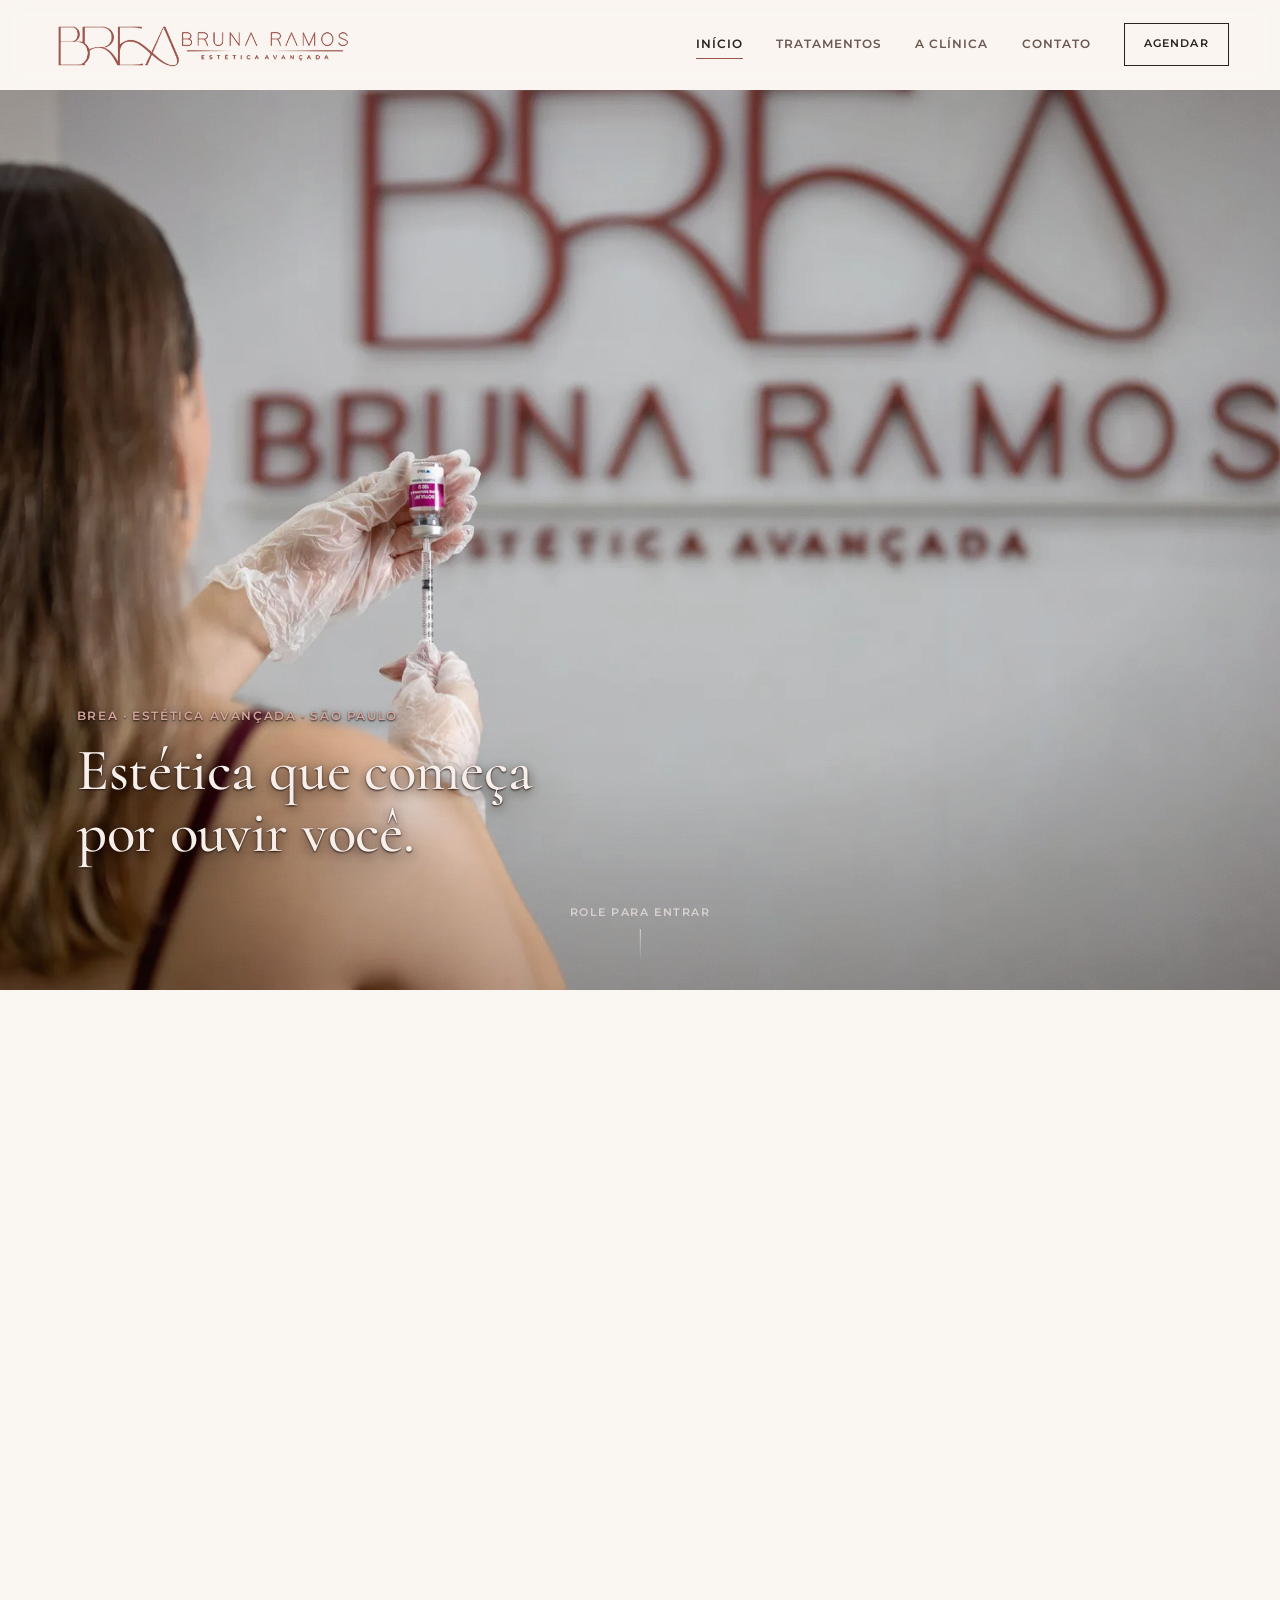
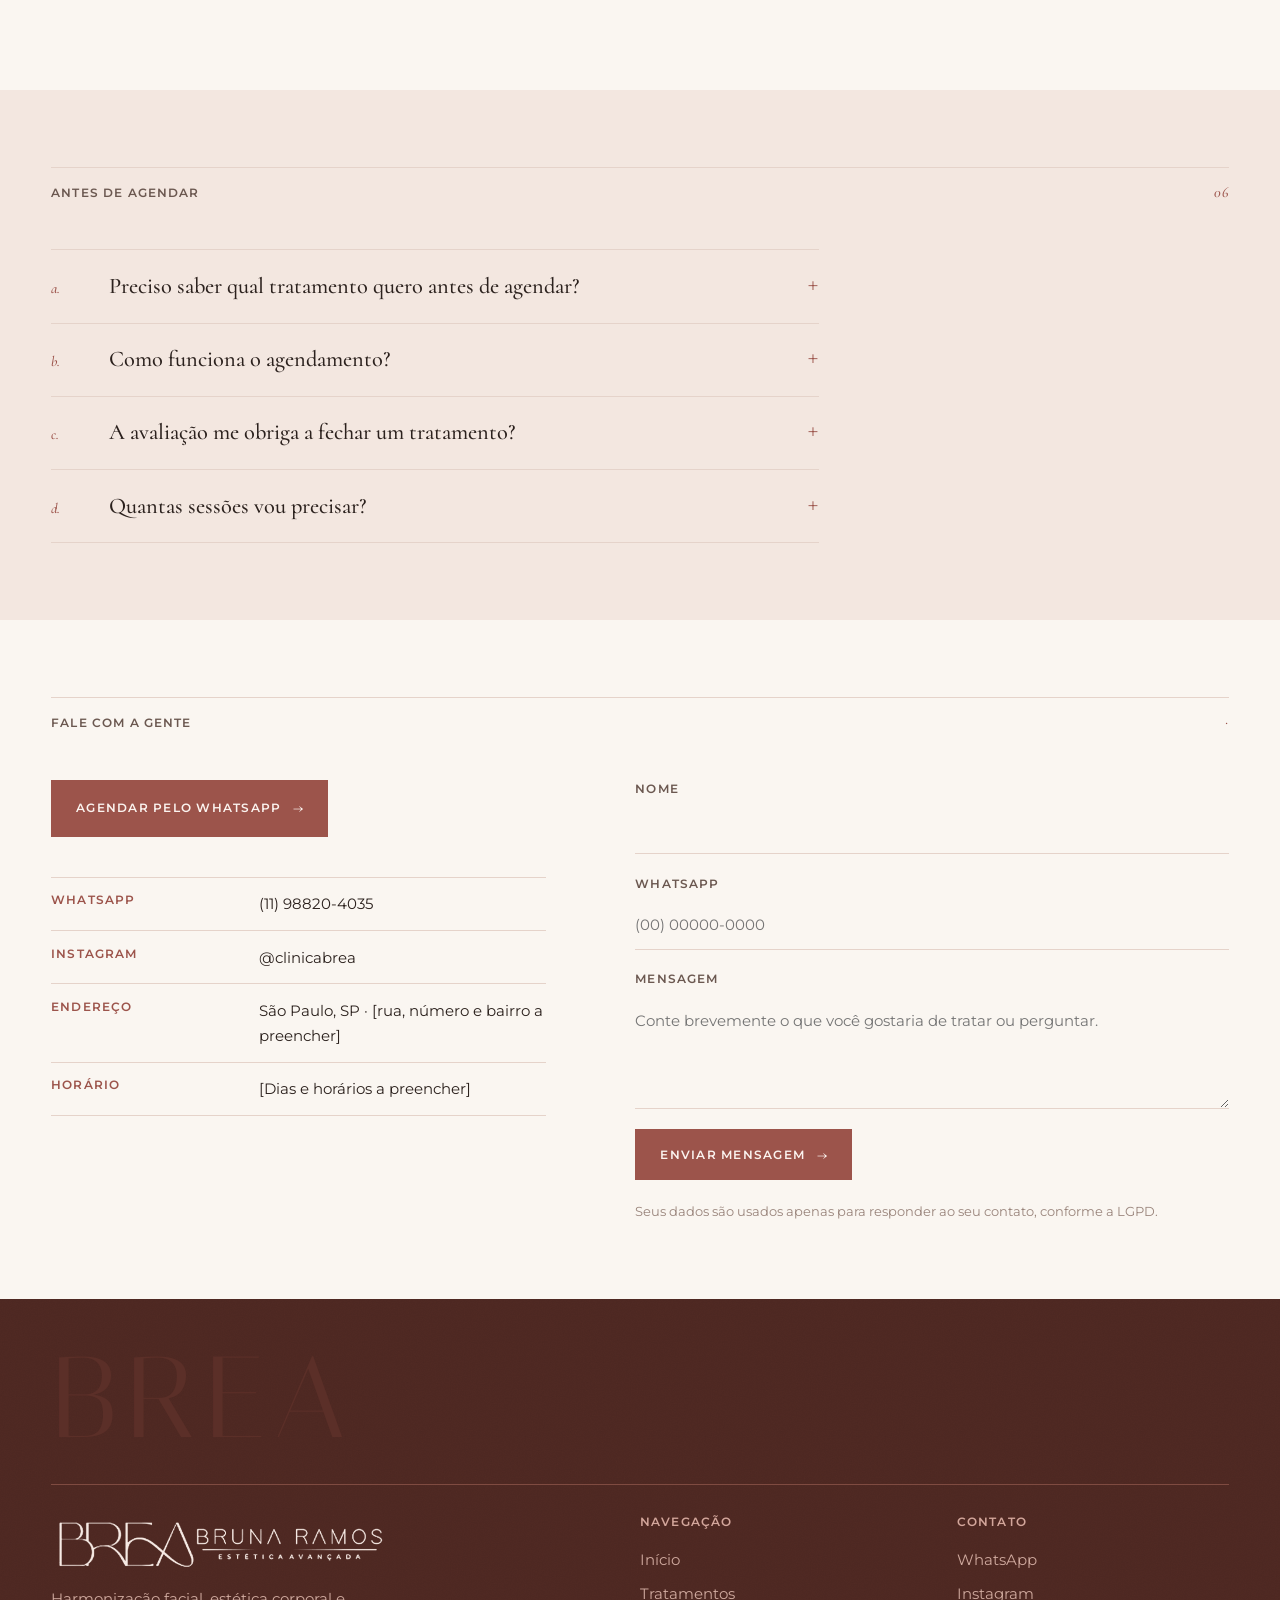
==== commit c165c222: "Refaz os recortes dos capítulos 3 e 8 sem cortar o rosto Os recortes anteriores centravam a foto e, " ====
--- a/index.html
+++ b/index.html
@@ -64,12 +64,12 @@
       <div class="jstage">
         <div class="jlayer" data-i="0" data-in="-0.01,0" data-out="0.096,0.126" data-zoom="1.04,1.15" data-drift="0,-12"><img src="/assets/img/hero-j1.webp" alt="" width="1800" height="1125" fetchpriority="high" aria-hidden="true"></div>
         <div class="jlayer" data-i="1" data-in="0.096,0.126" data-out="0.207,0.237" data-zoom="1.13,1.04" data-drift="8,0"><img src="/assets/img/ja-02-recepcao.webp" alt="" width="1200" height="750" aria-hidden="true"></div>
-        <div class="jlayer" data-i="2" data-in="0.207,0.237" data-out="0.318,0.348" data-zoom="1.05,1.14" data-drift="0,-10"><img src="/assets/img/ja-03-bruna.webp" alt="" width="1800" height="1124" loading="lazy" aria-hidden="true"></div>
+        <div class="jlayer" data-i="2" data-in="0.207,0.237" data-out="0.318,0.348" data-zoom="1.02,1.08" data-drift="0,-5"><img src="/assets/img/ja-03-bruna.webp" alt="" width="1800" height="1125" loading="lazy" aria-hidden="true" style="object-position: 50% 20%"></div>
         <div class="jlayer" data-i="3" data-in="0.318,0.348" data-out="0.429,0.459" data-zoom="1.14,1.05" data-drift="-8,0"><img src="/assets/img/ja-04-facial.webp" alt="" width="1800" height="1125" loading="lazy" aria-hidden="true"></div>
         <div class="jlayer" data-i="4" data-in="0.429,0.459" data-out="0.541,0.571" data-zoom="1.04,1.13" data-drift="0,-10"><img src="/assets/img/ja-05-corporal.webp" alt="" width="1200" height="750" loading="lazy" aria-hidden="true"></div>
         <div class="jlayer" data-i="5" data-in="0.541,0.571" data-out="0.652,0.682" data-zoom="1.13,1.04" data-drift="8,0"><img src="/assets/img/ja-06-tecnologia.webp" alt="" width="1800" height="1124" loading="lazy" aria-hidden="true"></div>
         <div class="jlayer" data-i="6" data-in="0.652,0.682" data-out="0.763,0.793" data-zoom="1.05,1.14" data-drift="0,-10"><img src="/assets/img/ja-07-produtos.webp" alt="" width="1800" height="1124" loading="lazy" aria-hidden="true"></div>
-        <div class="jlayer" data-i="7" data-in="0.763,0.793" data-out="0.874,0.904" data-zoom="1.12,1.05" data-drift="-6,0"><img src="/assets/img/ja-08-fundo.webp" alt="" width="1800" height="1125" loading="lazy" aria-hidden="true"></div>
+        <div class="jlayer" data-i="7" data-in="0.763,0.793" data-out="0.874,0.904" data-zoom="1.07,1.02" data-drift="-4,0"><img src="/assets/img/ja-08-fundo.webp" alt="" width="1800" height="1125" loading="lazy" aria-hidden="true" style="object-position: 50% 22%"></div>
         <div class="jlayer" data-i="8" data-in="0.874,0.904" data-out="1.01,1.02" data-zoom="1.10,1.03" data-drift="-8,0"><img src="/assets/img/hero-j3.webp" alt="" width="1800" height="1125" loading="lazy" aria-hidden="true"></div>
         <div class="jscrim" aria-hidden="true"></div>
         <div class="jgrain" aria-hidden="true"></div>
@@ -84,7 +84,7 @@
           <p class="jtitle jblur"><span class="soft" aria-hidden="true">Um lugar pensado para você chegar, respirar e se cuidar.</span><span class="sharp">Um lugar pensado para você chegar, respirar e se cuidar.</span></p>
         </div>
 
-        <div class="jband" data-range="0.239,0.316" data-pos="ml">
+        <div class="jband" data-range="0.239,0.316" data-pos="mr">
           <p class="jkicker">Quem cuida de você</p>
           <p class="jtitle" data-split>Conduzida por Bruna Ramos.</p>
           <p class="jsub">À frente de cada avaliação e de cada protocolo.</p>
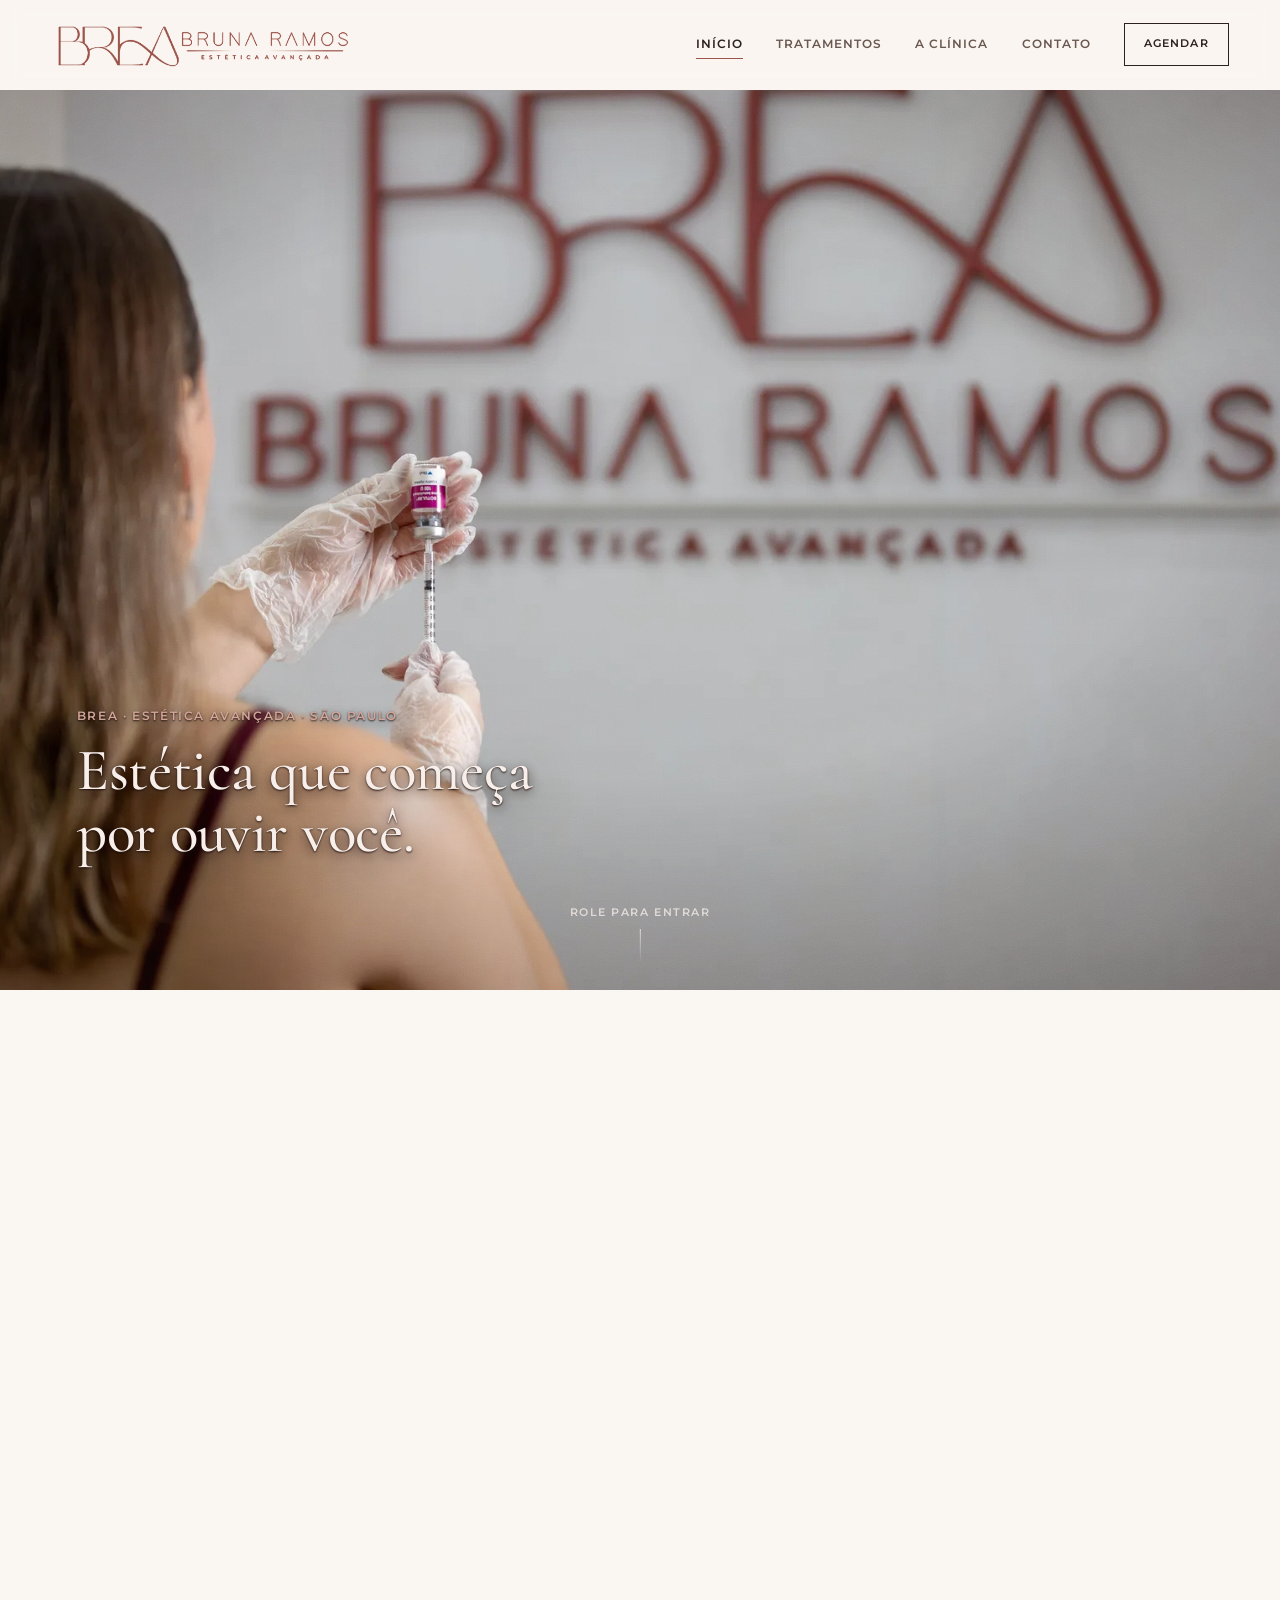
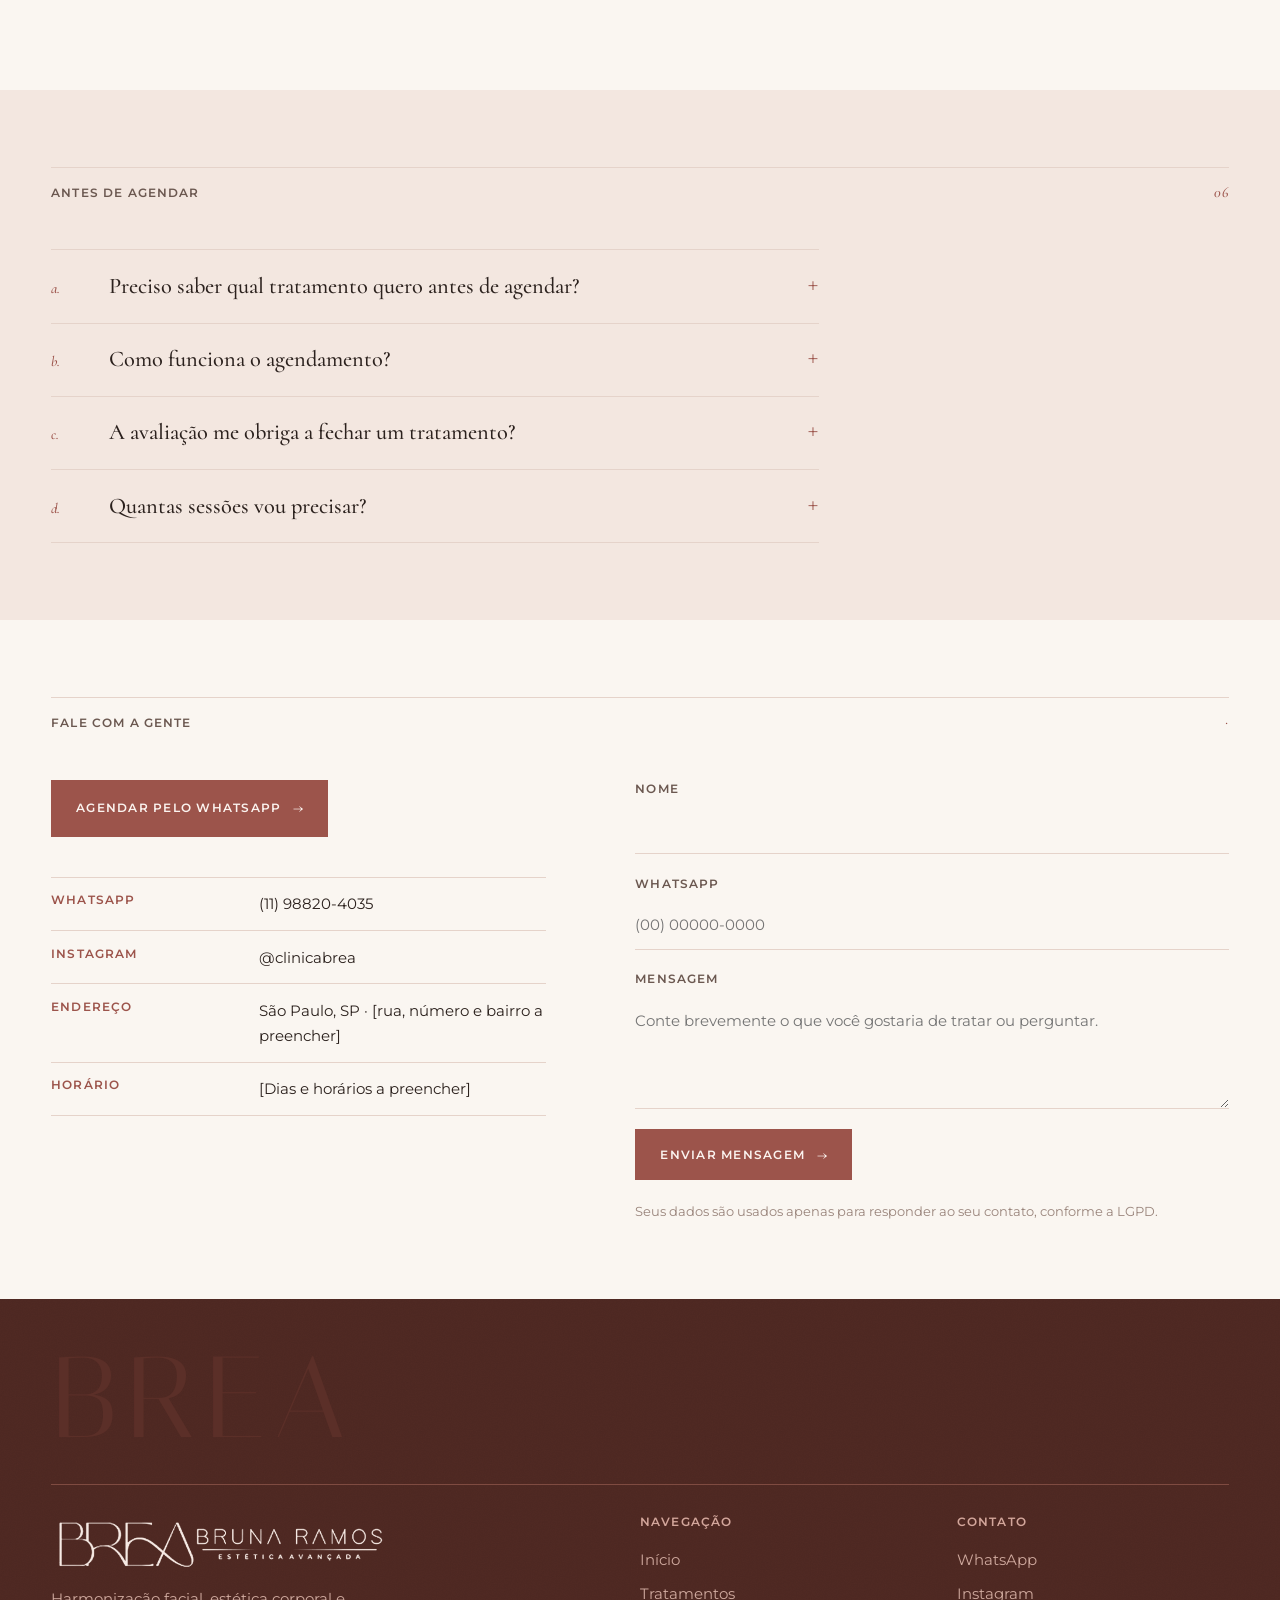
==== commit b7d97dc6: "Troca o capítulo de resultados por um convite ao Instagram O antes e depois sai do site. No lugar, o" ====
--- a/index.html
+++ b/index.html
@@ -115,13 +115,13 @@
         </div>
 
         <div class="jband" data-range="0.795,0.872" data-pos="mr">
-          <p class="jkicker">Resultados</p>
-          <p class="jtitle" data-split>Resultados reais.</p>
-          <div class="jpair" aria-hidden="true">
-            <img src="/assets/img/resultado-botox-antes.webp" alt="" width="294" height="548" loading="lazy">
-            <img src="/assets/img/resultado-botox-depois.webp" alt="" width="304" height="548" loading="lazy">
-          </div>
-          <p class="jsub">Botox, antes e depois, do nosso Instagram.</p>
+          <p class="jkicker">No Instagram</p>
+          <p class="jtitle" data-split>Os resultados reais estão no Instagram.</p>
+          <a class="jinsta" href="https://www.instagram.com/clinicabrea/" target="_blank" rel="noopener" aria-label="Abrir o Instagram da clínica, @clinicabrea">
+            <img src="/assets/img/insta-cta.webp" alt="" width="720" height="900" loading="lazy">
+            <span class="jinsta-follow">Seguir @clinicabrea <span aria-hidden="true">→</span></span>
+          </a>
+          <p class="jsub">Antes e depois e o dia a dia da Dra. Bruna, todos os dias.</p>
         </div>
 
         <div class="jband" data-range="0.906,1" data-pos="mr">
@@ -249,37 +249,21 @@
       </div>
     </section>
 
-    <!-- RESULTADOS -->
+    <!-- NO INSTAGRAM -->
     <section class="section">
       <div class="container">
-        <div class="folio reveal"><span>Resultados</span><span class="folio-num">04</span></div>
-        <!-- Fotos reais dos posts do Instagram da cliente.
-             Confirmar autorização de uso de imagem das pacientes antes de publicar. -->
-        <div class="results-grid" data-stagger>
-          <figure class="ba reveal">
-            <div class="ba-pair">
-              <div class="ph"><img src="/assets/img/resultado-botox-antes.webp" alt="Antes do tratamento com Botox" width="294" height="548" loading="lazy"></div>
-              <div class="ph"><img src="/assets/img/resultado-botox-depois.webp" alt="Depois do tratamento com Botox" width="304" height="548" loading="lazy"></div>
-            </div>
-            <figcaption>
-              <span class="ba-name">Botox</span>
-              <span class="ba-note">Resultado real · @clinicabrea</span>
-            </figcaption>
-          </figure>
-          <figure class="ba reveal">
-            <div class="ba-pair">
-              <div class="ph"><img src="/assets/img/resultado-labial-antes.webp" alt="Antes do preenchimento labial" width="288" height="540" loading="lazy"></div>
-              <div class="ph"><img src="/assets/img/resultado-labial-depois.webp" alt="Depois do preenchimento labial" width="282" height="540" loading="lazy"></div>
-            </div>
-            <figcaption>
-              <span class="ba-name">Preenchimento labial</span>
-              <span class="ba-note">Resultado real · @clinicabrea</span>
-            </figcaption>
-          </figure>
-        </div>
-        <div class="results-foot reveal">
-          <p class="small-note">Resultados variam de pessoa para pessoa. Toda indicação parte de uma avaliação individual.</p>
-          <a class="link-line" href="https://www.instagram.com/clinicabrea/" target="_blank" rel="noopener">Ver mais resultados no Instagram <span aria-hidden="true">→</span></a>
+        <div class="folio reveal"><span>No Instagram</span><span class="folio-num">04</span></div>
+        <div class="overlap">
+          <div class="overlap-media reveal">
+            <a href="https://www.instagram.com/clinicabrea/" target="_blank" rel="noopener" aria-label="Abrir o Instagram da clínica, @clinicabrea">
+              <div class="ph" style="aspect-ratio: 4 / 5;"><img src="/assets/img/insta-cta.webp" alt="Preparação de aplicação na BREA, foto do Instagram da clínica" width="720" height="900" loading="lazy"></div>
+            </a>
+          </div>
+          <div class="overlap-copy" data-stagger>
+            <h2 class="t-2 reveal">Os resultados reais estão no <em>Instagram</em></h2>
+            <p class="muted reveal">Antes e depois, bastidores e o dia a dia da Dra. Bruna, publicados no perfil da clínica.</p>
+            <a class="btn btn-primary reveal" href="https://www.instagram.com/clinicabrea/" target="_blank" rel="noopener">Seguir @clinicabrea <span class="btn-arrow" aria-hidden="true">→</span></a>
+          </div>
         </div>
       </div>
     </section>
--- a/assets/css/styles.css
+++ b/assets/css/styles.css
@@ -1298,16 +1298,41 @@
   opacity: var(--k, 0);
 }
 
-/* Par de antes e depois dentro da faixa de resultados */
-.jpair {
-  display: flex;
-  gap: 4px;
+/* Cartão de convite ao Instagram dentro da faixa 8 */
+.jinsta {
+  display: inline-block;
   margin-top: 1.1rem;
-}
-.jpair img {
+  text-decoration: none;
+  color: inherit;
+}
+.jinsta img {
   width: auto;
-  height: clamp(130px, 22vh, 200px);
+  height: clamp(160px, 26vh, 240px);
   display: block;
+  box-shadow: 0 18px 40px rgba(28, 12, 9, 0.35);
+  transition: transform 0.5s cubic-bezier(0.22, 1, 0.36, 1);
+}
+.jinsta:hover img,
+.jinsta:focus-visible img {
+  transform: scale(1.03);
+}
+.jinsta-follow {
+  display: inline-flex;
+  align-items: center;
+  gap: 0.4rem;
+  margin-top: 0.7rem;
+  font-size: 0.72rem;
+  font-weight: 600;
+  letter-spacing: 0.14em;
+  text-transform: uppercase;
+  color: #F8EFEA;
+  border-bottom: 1px solid var(--terra-soft);
+  padding-bottom: 0.2rem;
+  transition: color 0.3s ease;
+}
+.jinsta:hover .jinsta-follow,
+.jinsta:focus-visible .jinsta-follow {
+  color: var(--terra-soft);
 }
 
 /* Seta de scroll */
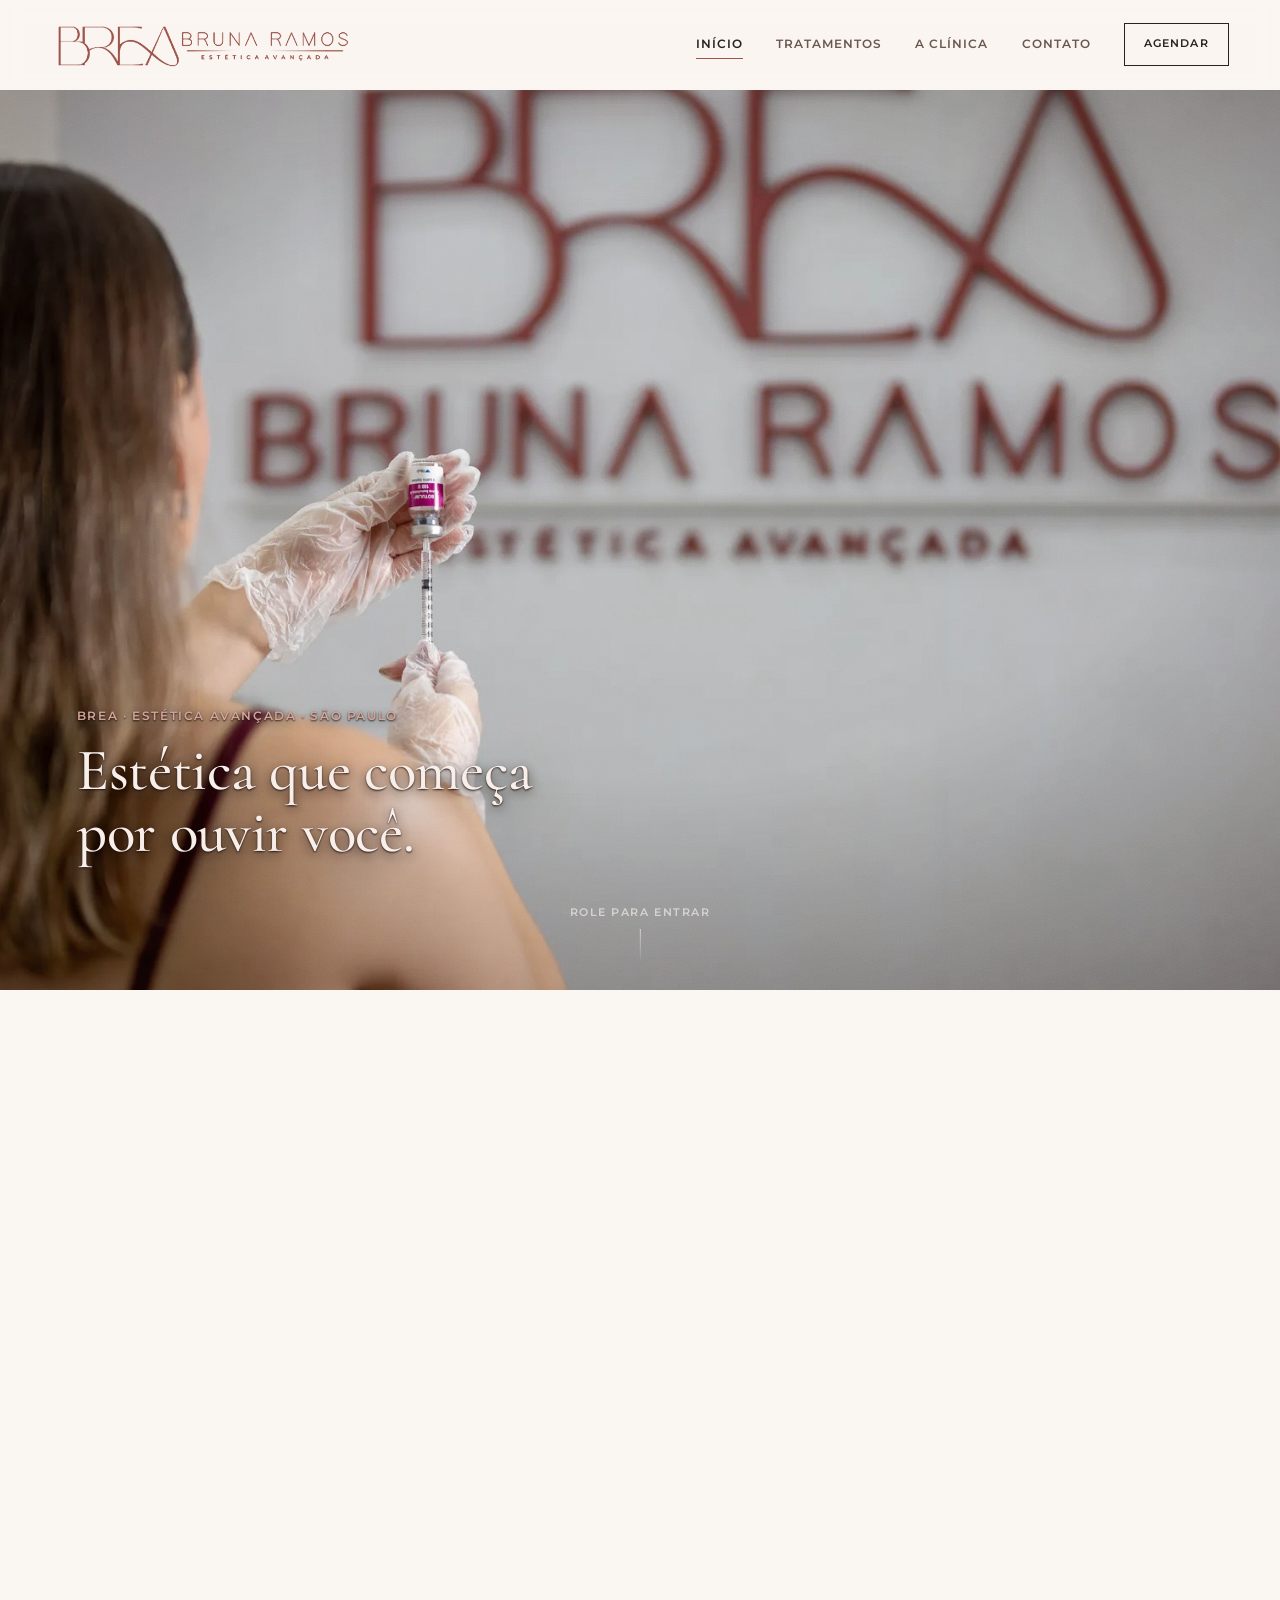
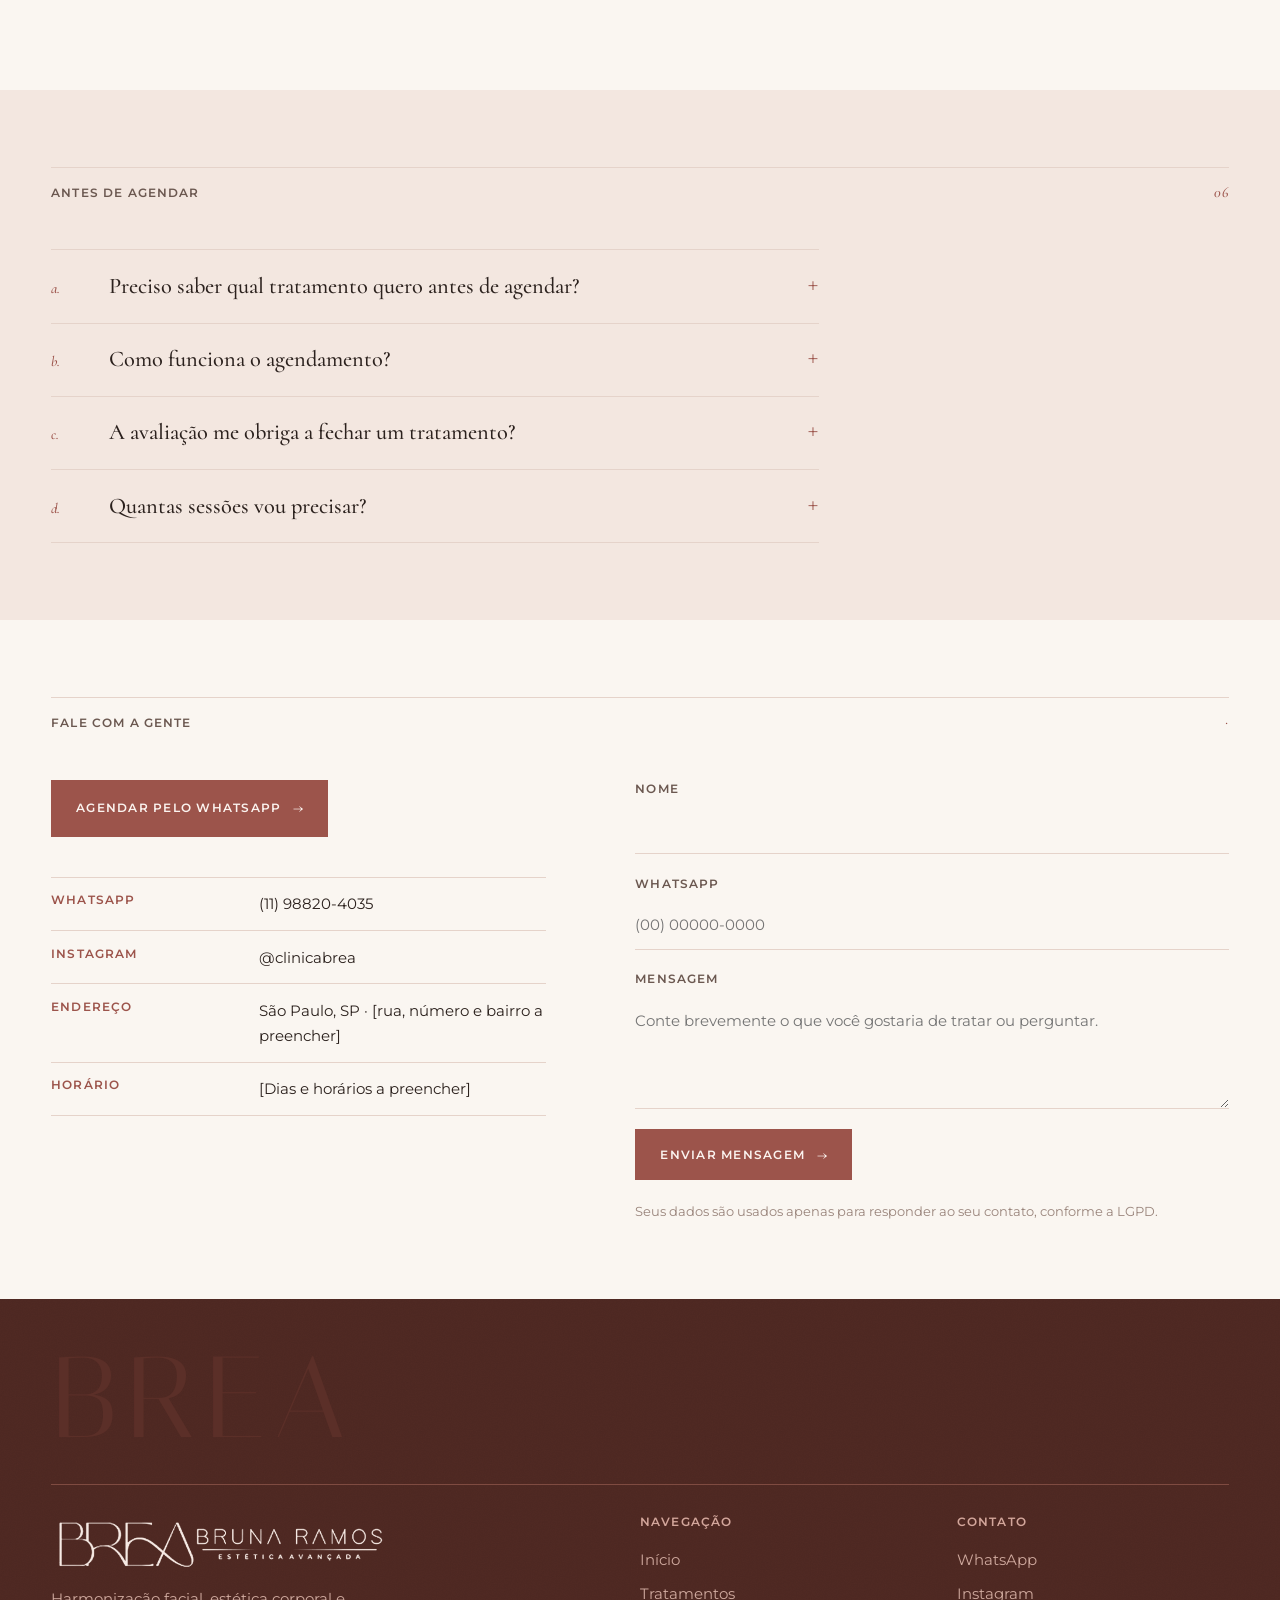
==== commit ece2d194: "Usa a foto enviada do perfil como cartão de convite ao Instagram A moldura de celular com o perfil r" ====
--- a/index.html
+++ b/index.html
@@ -118,7 +118,7 @@
           <p class="jkicker">No Instagram</p>
           <p class="jtitle" data-split>Os resultados reais estão no Instagram.</p>
           <a class="jinsta" href="https://www.instagram.com/clinicabrea/" target="_blank" rel="noopener" aria-label="Abrir o Instagram da clínica, @clinicabrea">
-            <img src="/assets/img/insta-cta.webp" alt="" width="720" height="900" loading="lazy">
+            <img src="/assets/img/insta-cta.webp" alt="" width="720" height="1099" loading="lazy">
             <span class="jinsta-follow">Seguir @clinicabrea <span aria-hidden="true">→</span></span>
           </a>
           <p class="jsub">Antes e depois e o dia a dia da Dra. Bruna, todos os dias.</p>
@@ -256,7 +256,7 @@
         <div class="overlap">
           <div class="overlap-media reveal">
             <a href="https://www.instagram.com/clinicabrea/" target="_blank" rel="noopener" aria-label="Abrir o Instagram da clínica, @clinicabrea">
-              <div class="ph" style="aspect-ratio: 4 / 5;"><img src="/assets/img/insta-cta.webp" alt="Preparação de aplicação na BREA, foto do Instagram da clínica" width="720" height="900" loading="lazy"></div>
+              <div class="ph" style="aspect-ratio: 720 / 1099; background: #EFE7DC;"><img src="/assets/img/insta-cta.webp" alt="Perfil @clinicabrea no Instagram" width="720" height="1099" loading="lazy"></div>
             </a>
           </div>
           <div class="overlap-copy" data-stagger>
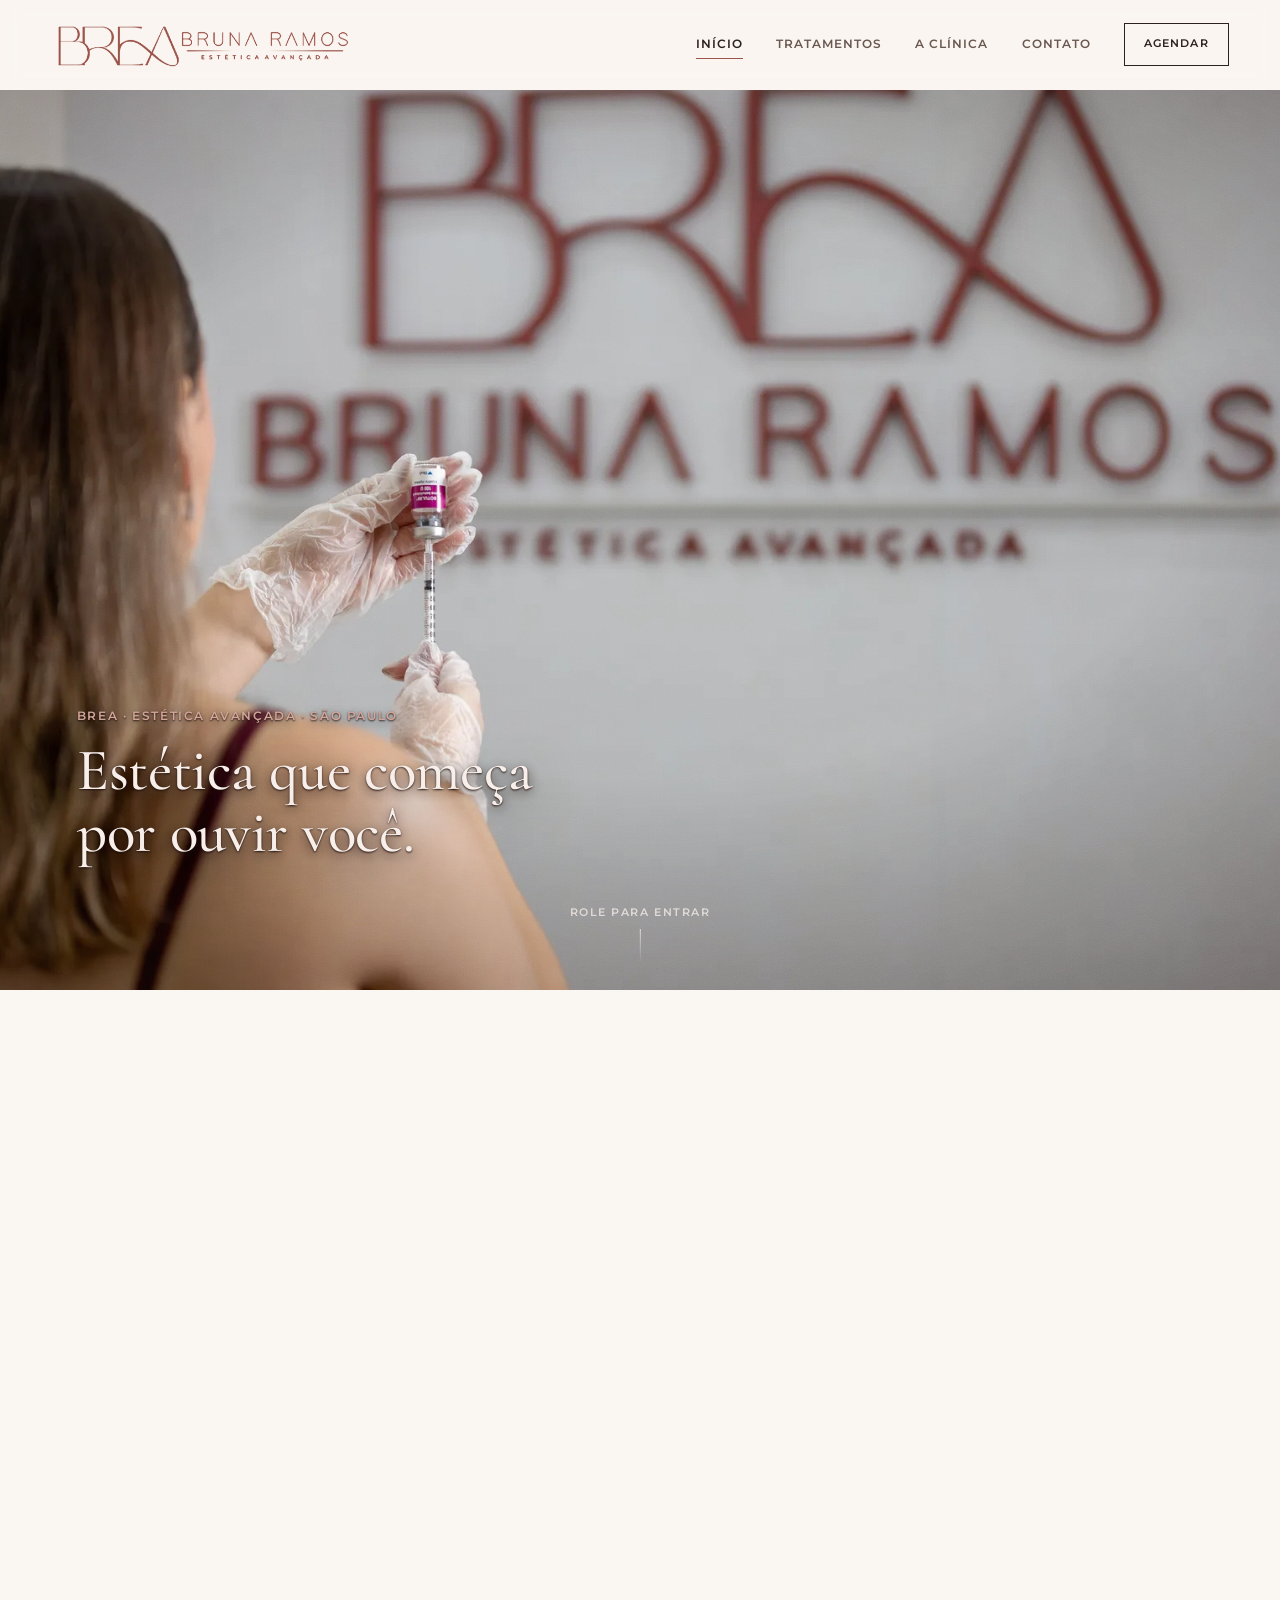
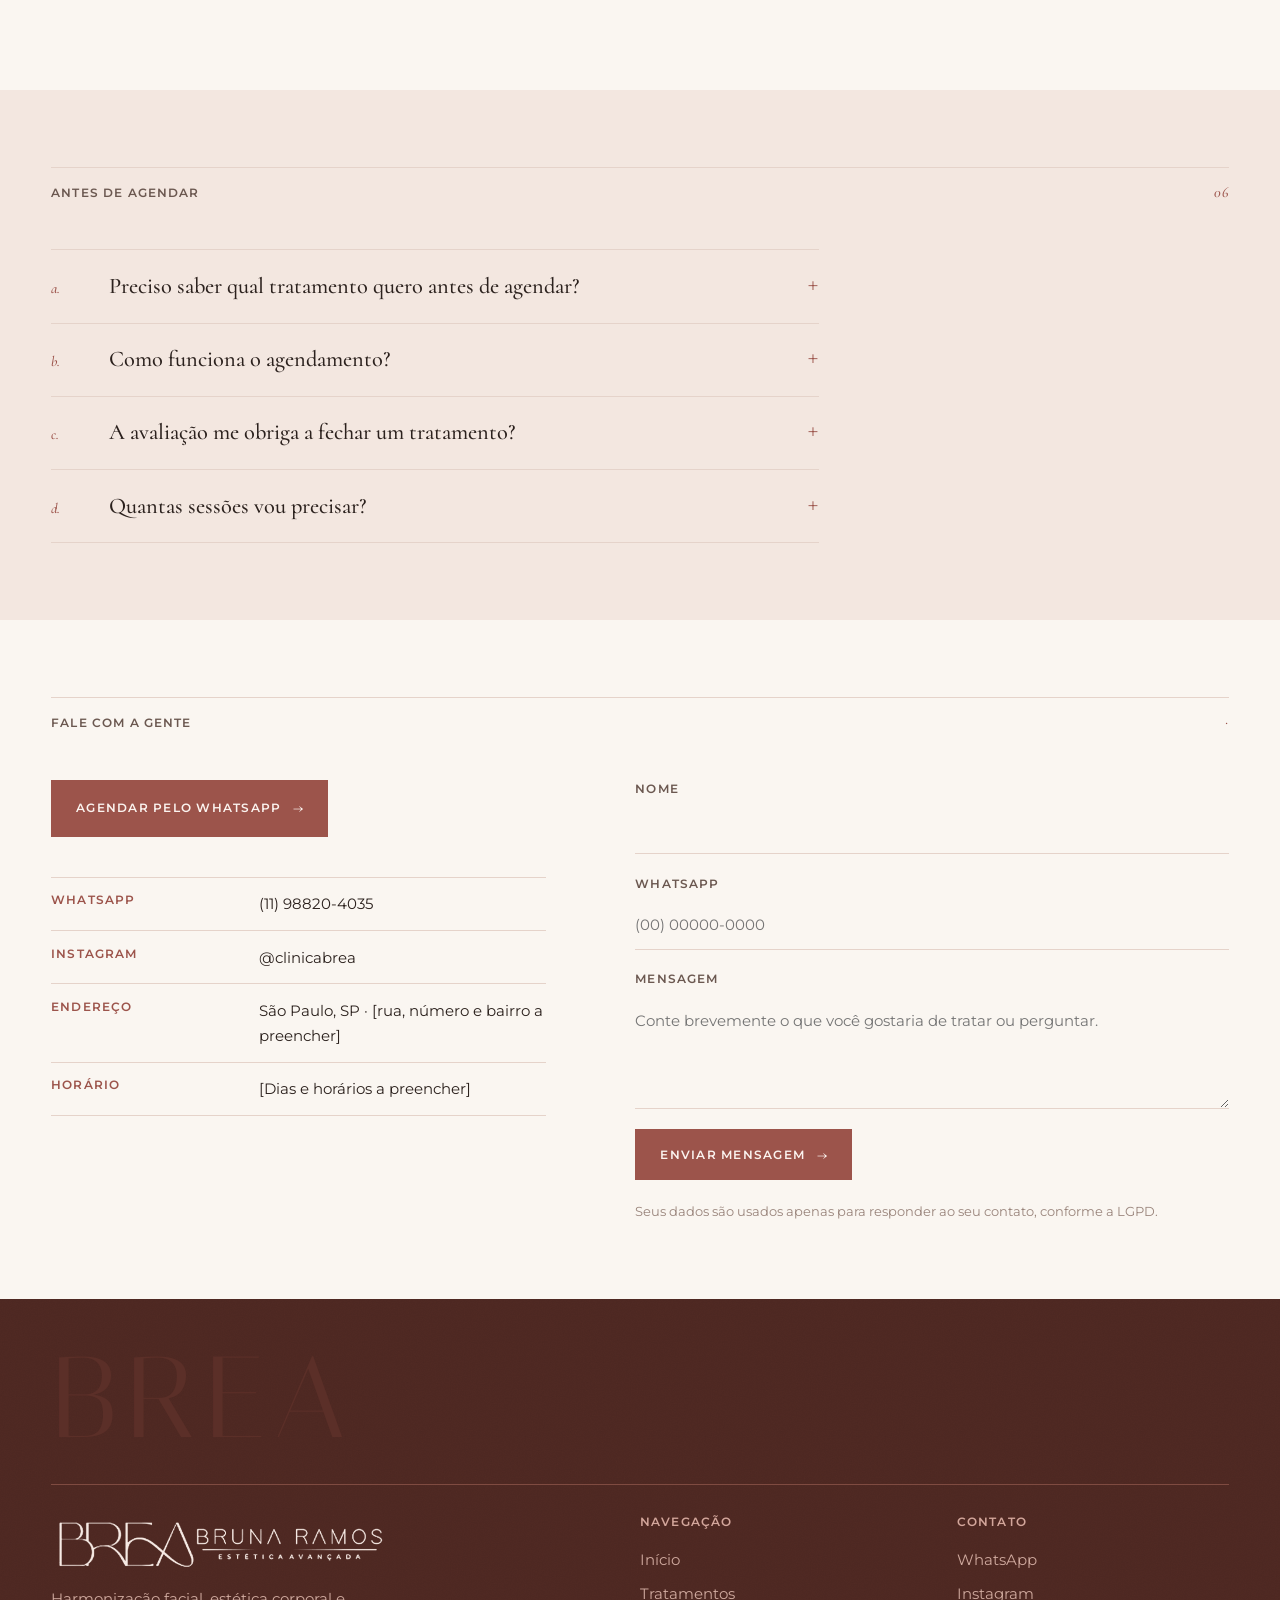
==== commit ebc5bfa8: "Reduz o cartão do Instagram mantendo a proporção Na jornada o cartão baixa para no máximo 195px de a" ====
--- a/index.html
+++ b/index.html
@@ -255,7 +255,7 @@
         <div class="folio reveal"><span>No Instagram</span><span class="folio-num">04</span></div>
         <div class="overlap">
           <div class="overlap-media reveal">
-            <a href="https://www.instagram.com/clinicabrea/" target="_blank" rel="noopener" aria-label="Abrir o Instagram da clínica, @clinicabrea">
+            <a href="https://www.instagram.com/clinicabrea/" target="_blank" rel="noopener" aria-label="Abrir o Instagram da clínica, @clinicabrea" style="display: block; max-width: min(270px, 72%); margin-inline: auto;">
               <div class="ph" style="aspect-ratio: 720 / 1099; background: #EFE7DC;"><img src="/assets/img/insta-cta.webp" alt="Perfil @clinicabrea no Instagram" width="720" height="1099" loading="lazy"></div>
             </a>
           </div>
--- a/assets/css/styles.css
+++ b/assets/css/styles.css
@@ -1307,7 +1307,7 @@
 }
 .jinsta img {
   width: auto;
-  height: clamp(160px, 26vh, 240px);
+  height: clamp(140px, 21vh, 195px);
   display: block;
   box-shadow: 0 18px 40px rgba(28, 12, 9, 0.35);
   transition: transform 0.5s cubic-bezier(0.22, 1, 0.36, 1);
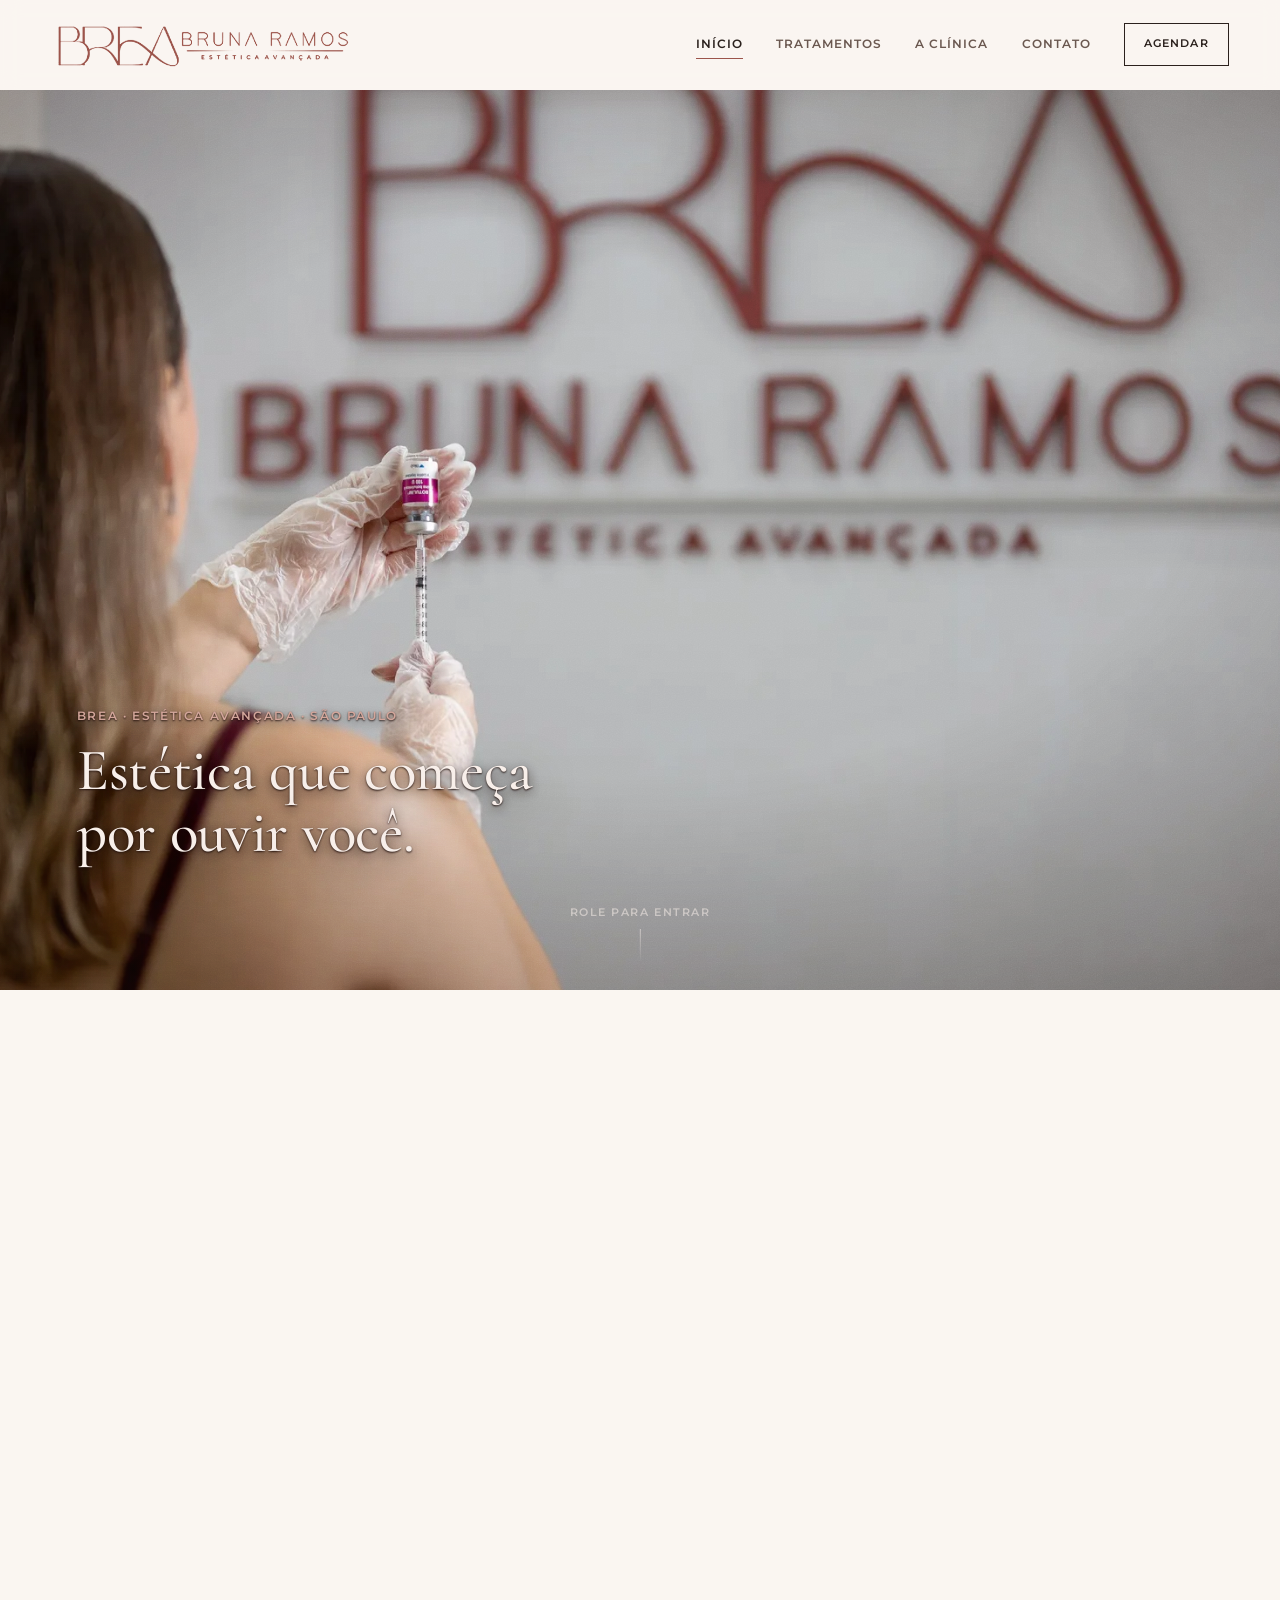
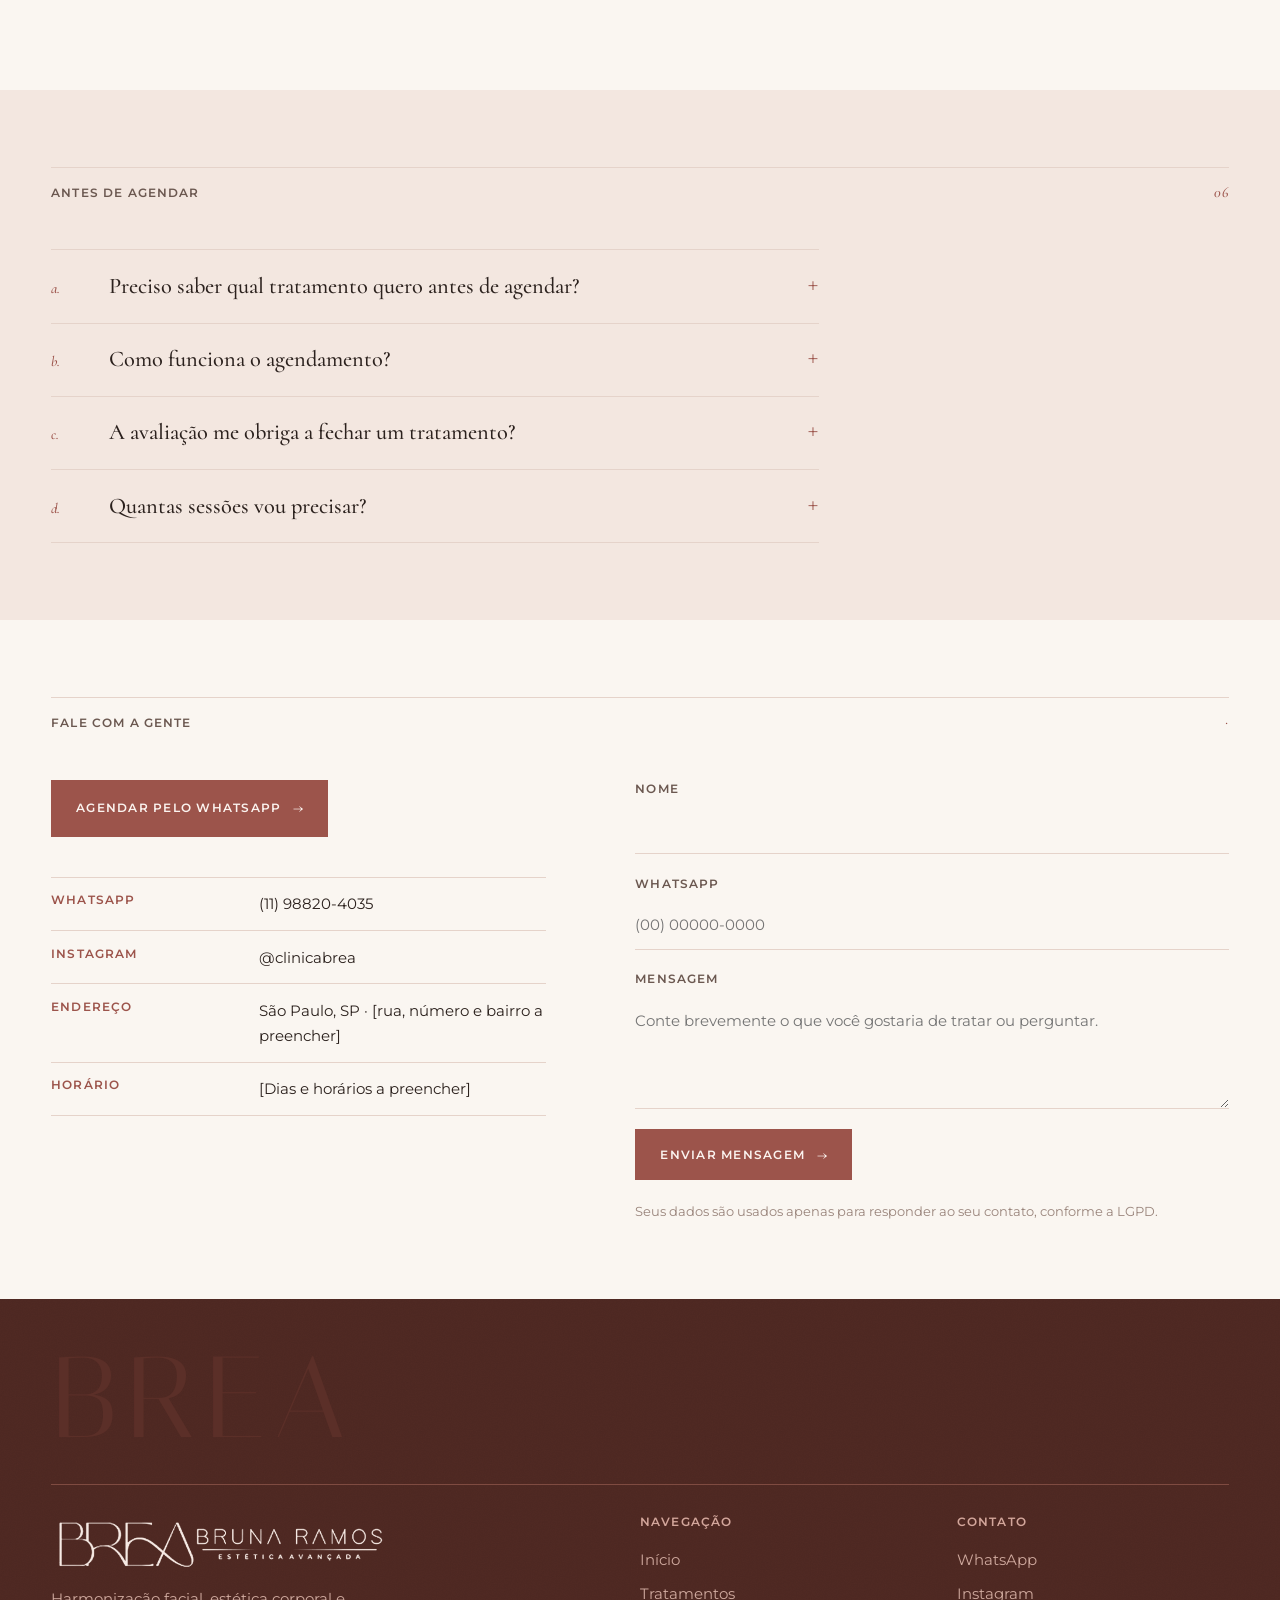
==== commit 19b6061c: "Compacta o conjunto do capítulo do Instagram Título menor só nessa faixa, cartão mais discreto, lege" ====
--- a/index.html
+++ b/index.html
@@ -114,12 +114,25 @@
           <p class="jsub">Indicados só depois da avaliação, nunca antes.</p>
         </div>
 
-        <div class="jband" data-range="0.795,0.872" data-pos="mr">
+        <div class="jband jband-tight" data-range="0.795,0.872" data-pos="mr">
           <p class="jkicker">No Instagram</p>
           <p class="jtitle" data-split>Os resultados reais estão no Instagram.</p>
           <a class="jinsta" href="https://www.instagram.com/clinicabrea/" target="_blank" rel="noopener" aria-label="Abrir o Instagram da clínica, @clinicabrea">
-            <img src="/assets/img/insta-cta.webp" alt="" width="720" height="1099" loading="lazy">
-            <span class="jinsta-follow">Seguir @clinicabrea <span aria-hidden="true">→</span></span>
+            <span class="igcard" aria-hidden="true">
+              <span class="ighead">
+                <img class="igava" src="/assets/img/ig/ig-avatar.webp" alt="" width="128" height="128" loading="lazy">
+                <span class="ignames"><b>clinicabrea</b><i>Clínica Bruna Ramos Estética Avançada</i></span>
+                <span class="igfollow">Seguir</span>
+              </span>
+              <span class="iggrid">
+                <img src="/assets/img/ig/ig-1.webp" alt="" width="192" height="192" loading="lazy">
+                <img src="/assets/img/ig/ig-2.webp" alt="" width="192" height="192" loading="lazy">
+                <img src="/assets/img/ig/ig-3.webp" alt="" width="192" height="192" loading="lazy">
+                <img src="/assets/img/ig/ig-4.webp" alt="" width="192" height="192" loading="lazy">
+                <img src="/assets/img/ig/ig-5.webp" alt="" width="192" height="192" loading="lazy">
+                <img src="/assets/img/ig/ig-6.webp" alt="" width="192" height="192" loading="lazy">
+              </span>
+            </span>
           </a>
           <p class="jsub">Antes e depois e o dia a dia da Dra. Bruna, todos os dias.</p>
         </div>
@@ -255,8 +268,22 @@
         <div class="folio reveal"><span>No Instagram</span><span class="folio-num">04</span></div>
         <div class="overlap">
           <div class="overlap-media reveal">
-            <a href="https://www.instagram.com/clinicabrea/" target="_blank" rel="noopener" aria-label="Abrir o Instagram da clínica, @clinicabrea" style="display: block; max-width: min(270px, 72%); margin-inline: auto;">
-              <div class="ph" style="aspect-ratio: 720 / 1099; background: #EFE7DC;"><img src="/assets/img/insta-cta.webp" alt="Perfil @clinicabrea no Instagram" width="720" height="1099" loading="lazy"></div>
+            <a class="igcard-link" href="https://www.instagram.com/clinicabrea/" target="_blank" rel="noopener" aria-label="Abrir o Instagram da clínica, @clinicabrea" style="display: block; max-width: min(300px, 86%); margin-inline: auto;">
+              <span class="igcard" aria-hidden="true">
+                <span class="ighead">
+                  <img class="igava" src="/assets/img/ig/ig-avatar.webp" alt="" width="128" height="128" loading="lazy">
+                  <span class="ignames"><b>clinicabrea</b><i>Clínica Bruna Ramos Estética Avançada</i></span>
+                  <span class="igfollow">Seguir</span>
+                </span>
+                <span class="iggrid">
+                  <img src="/assets/img/ig/ig-1.webp" alt="" width="192" height="192" loading="lazy">
+                  <img src="/assets/img/ig/ig-2.webp" alt="" width="192" height="192" loading="lazy">
+                  <img src="/assets/img/ig/ig-3.webp" alt="" width="192" height="192" loading="lazy">
+                  <img src="/assets/img/ig/ig-4.webp" alt="" width="192" height="192" loading="lazy">
+                  <img src="/assets/img/ig/ig-5.webp" alt="" width="192" height="192" loading="lazy">
+                  <img src="/assets/img/ig/ig-6.webp" alt="" width="192" height="192" loading="lazy">
+                </span>
+              </span>
             </a>
           </div>
           <div class="overlap-copy" data-stagger>
--- a/assets/css/styles.css
+++ b/assets/css/styles.css
@@ -1305,16 +1305,101 @@
   text-decoration: none;
   color: inherit;
 }
-.jinsta img {
-  width: auto;
-  height: clamp(140px, 21vh, 195px);
+.jinsta .igcard {
+  width: clamp(185px, 22vh, 225px);
+}
+
+/* Faixa 8, conjunto compacto: título menor e ritmo mais justo */
+.jband-tight {
+  max-width: 26rem;
+}
+.jband-tight .jtitle {
+  font-size: clamp(1.7rem, 2.9vw, 2.75rem);
+  line-height: 1.1;
+}
+.jband-tight .jsub {
+  margin-top: 0.8rem;
+  font-size: clamp(0.85rem, 1vw, 0.95rem);
+}
+.jband-tight .jinsta {
+  margin-top: 1rem;
+}
+
+/* Réplica do feed do Instagram, clicável para o perfil */
+.igcard {
   display: block;
+  width: 100%;
+  background: #fff;
+  border-radius: 12px;
+  overflow: hidden;
   box-shadow: 0 18px 40px rgba(28, 12, 9, 0.35);
   transition: transform 0.5s cubic-bezier(0.22, 1, 0.36, 1);
-}
-.jinsta:hover img,
-.jinsta:focus-visible img {
-  transform: scale(1.03);
+  font-family: -apple-system, "Segoe UI", Roboto, Helvetica, Arial, sans-serif;
+  text-shadow: none;
+}
+.jinsta:hover .igcard,
+.jinsta:focus-visible .igcard,
+.igcard-link:hover .igcard,
+.igcard-link:focus-visible .igcard {
+  transform: scale(1.02);
+}
+.ighead {
+  display: flex;
+  align-items: center;
+  gap: 0.55rem;
+  padding: 0.55rem 0.65rem;
+}
+.igava {
+  width: 34px;
+  height: 34px;
+  border-radius: 50%;
+  border: 1px solid #EFEFEF;
+  display: block;
+  flex-shrink: 0;
+}
+.ignames {
+  display: flex;
+  flex-direction: column;
+  line-height: 1.3;
+  min-width: 0;
+  flex: 1;
+  text-align: left;
+}
+.ignames b {
+  font-size: 0.72rem;
+  font-weight: 600;
+  color: #111;
+  letter-spacing: 0;
+}
+.ignames i {
+  font-style: normal;
+  font-size: 0.6rem;
+  color: #737373;
+  white-space: nowrap;
+  overflow: hidden;
+  text-overflow: ellipsis;
+}
+.igfollow {
+  flex-shrink: 0;
+  font-size: 0.66rem;
+  font-weight: 600;
+  letter-spacing: 0;
+  color: #fff;
+  background: #0095F6;
+  border-radius: 8px;
+  padding: 0.34rem 0.7rem;
+}
+.iggrid {
+  display: grid;
+  grid-template-columns: repeat(3, 1fr);
+  gap: 2px;
+}
+.iggrid img {
+  width: 100%;
+  height: auto;
+  aspect-ratio: 1;
+  object-fit: cover;
+  display: block;
 }
 .jinsta-follow {
   display: inline-flex;
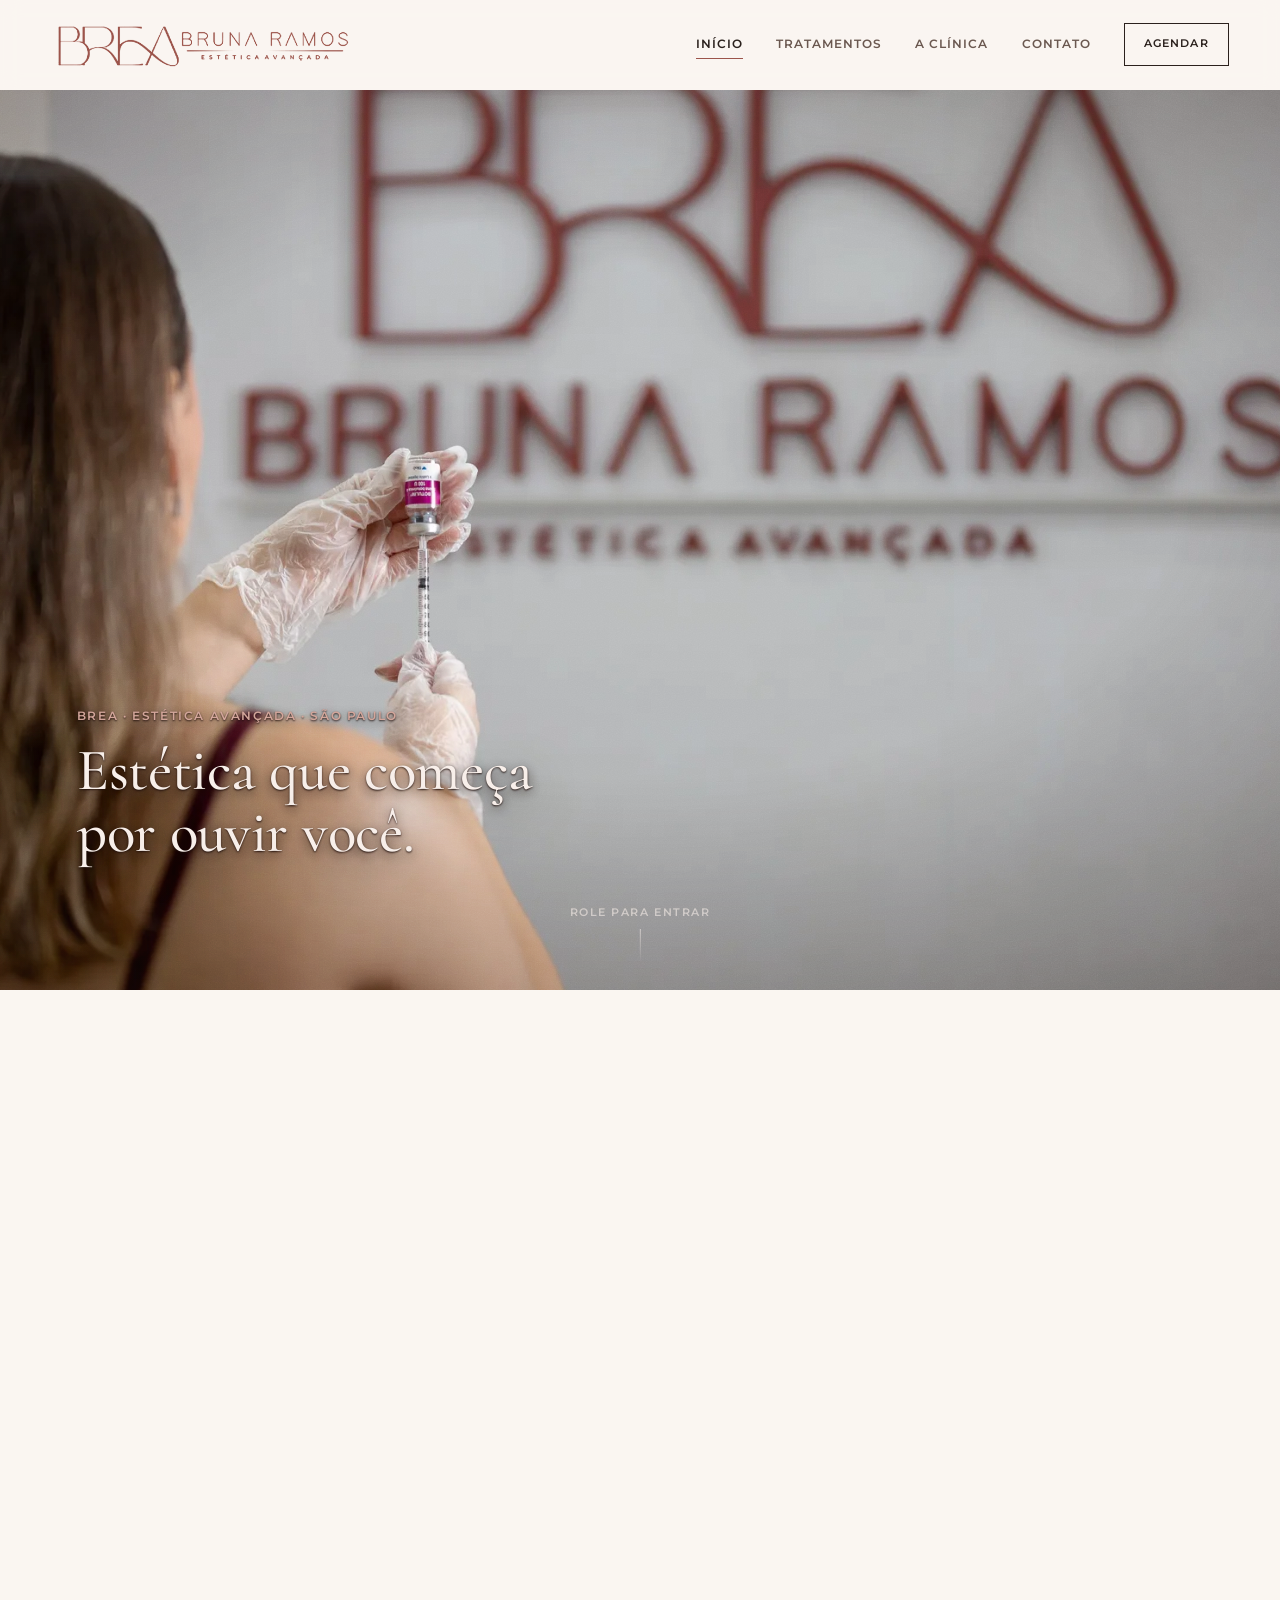
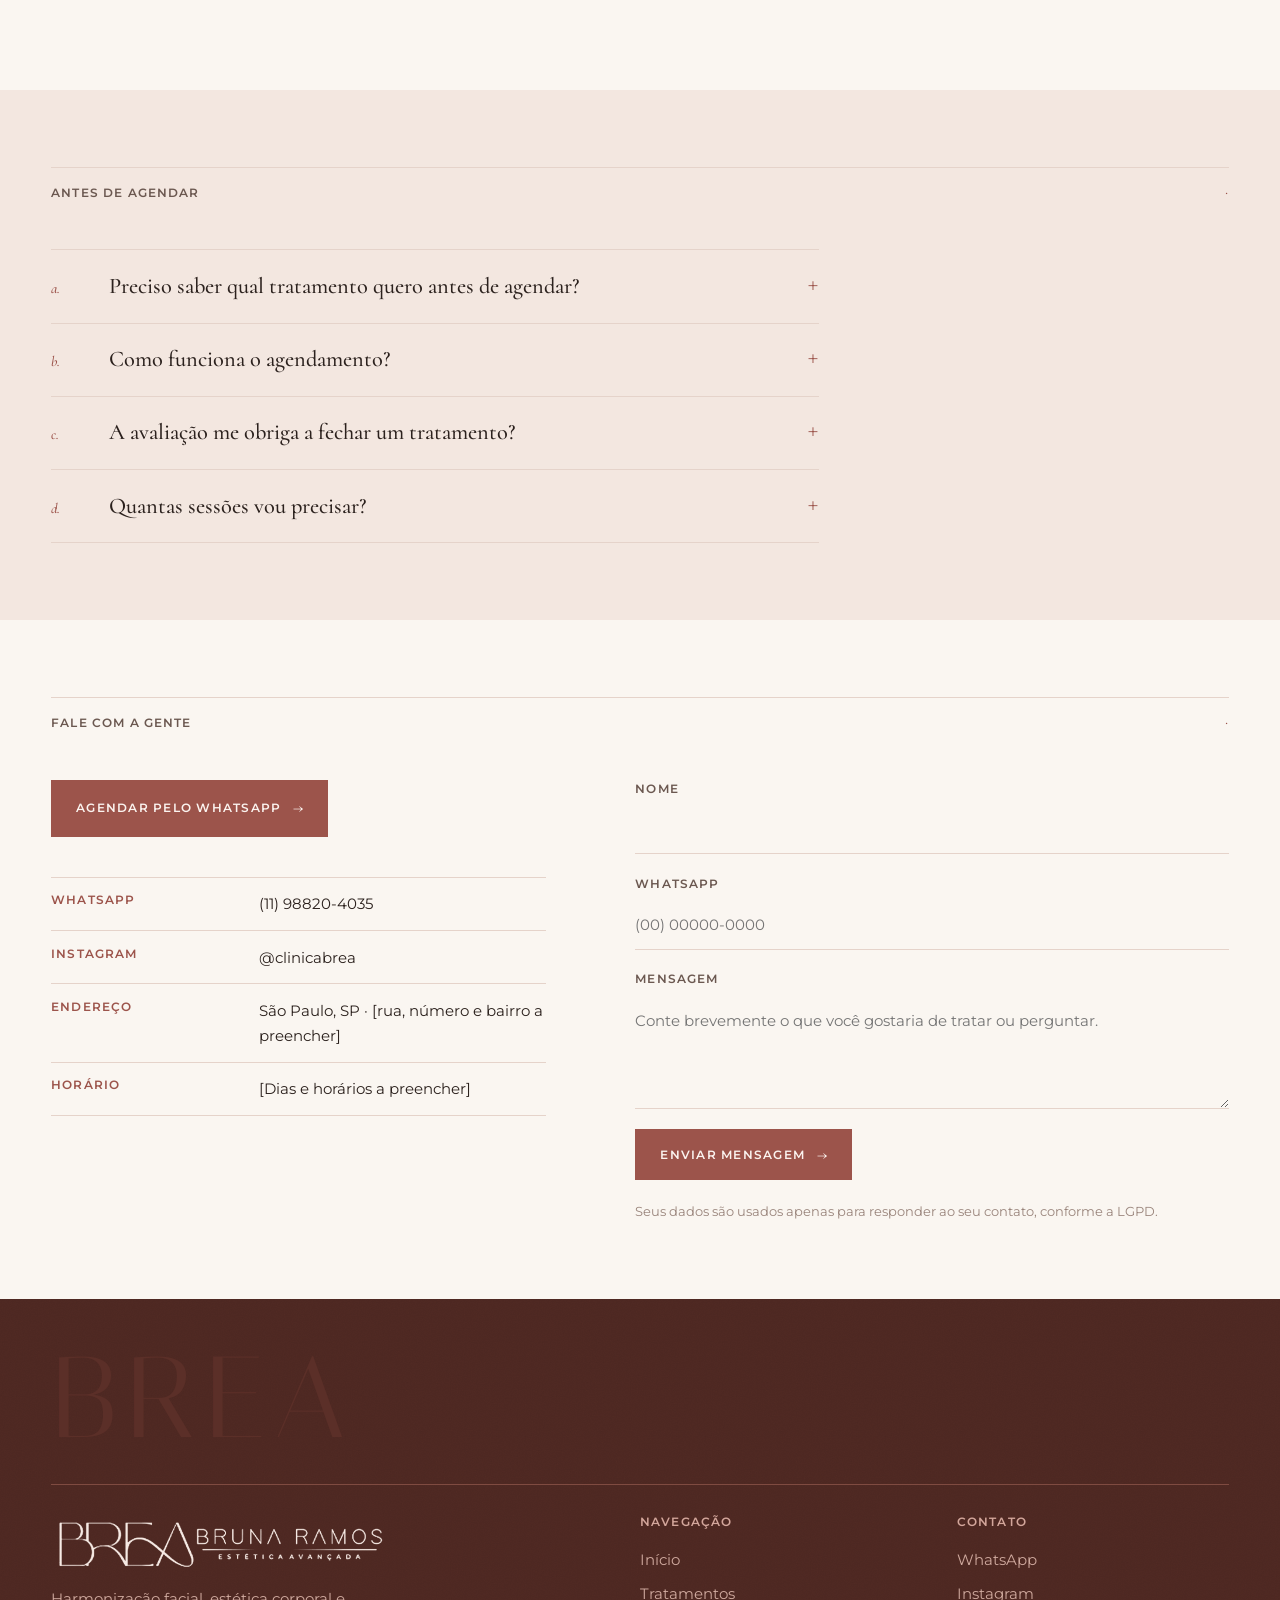
==== commit dd7719b4: "Leva o novo design para o celular: jornada empilhada A versão de telas pequenas ainda mostrava o lay" ====
--- a/index.html
+++ b/index.html
@@ -151,194 +151,120 @@
       </div>
     </section>
 
-    <section class="hero hero-static">
-      <div class="container">
-        <p class="hero-meta reveal">
-          <span>Estética avançada</span>
-          <span>São Paulo, SP</span>
-          <span>Por agendamento</span>
-        </p>
-        <h1 class="t-display hero-title" data-stagger>
-          <span class="line reveal">Estética que</span>
-          <span class="line line-indent reveal">começa por <em>ouvir</em></span>
-          <span class="line reveal">você.</span>
-        </h1>
-        <div class="hero-row">
-          <div class="hero-side" data-stagger>
-            <p class="reveal">Antes de qualquer procedimento, entendemos sua pele, sua rotina e o resultado que você espera. Só então montamos um protocolo seu, e de mais ninguém.</p>
-            <div class="actions reveal">
-              <a class="btn btn-primary" href="https://wa.me/5511988204035?text=Ol%C3%A1%2C%20gostaria%20de%20agendar%20uma%20avalia%C3%A7%C3%A3o." target="_blank" rel="noopener">Agendar avaliação <span class="btn-arrow" aria-hidden="true">→</span></a>
-            </div>
-            <a class="link-line reveal" href="/tratamentos.html">Conhecer os tratamentos <span aria-hidden="true">→</span></a>
-          </div>
-          <figure class="hero-media reveal">
-            <div class="ph">
-              <img src="/assets/img/home-hero.webp" alt="Profissional da BREA preparando bioestimulador de colágeno diante do logo da clínica" width="1800" height="1125">
-            </div>
-          </figure>
-        </div>
-      </div>
-    </section>
-
-    <div class="gated-sections">
-    <!-- DECLARAÇÃO EDITORIAL -->
-    <section class="section">
-      <div class="container">
-        <div class="folio reveal"><span>Nossa forma de trabalhar</span><span class="folio-num">01</span></div>
-        <p class="statement reveal">Não vendemos procedimentos avulsos. Construímos <em>planos de cuidado</em> com começo, meio e acompanhamento, explicados com clareza antes de qualquer decisão.</p>
-        <p class="statement-note reveal">A ordem nunca se inverte: primeiro a avaliação, depois a indicação.</p>
-      </div>
-    </section>
-
-    <!-- TRATAMENTOS -->
-    <section class="section section-surface">
-      <div class="container">
-        <div class="folio reveal"><span>O que fazemos</span><span class="folio-num">02</span></div>
-        <!-- TODO: ajustar nomes e descrições conforme o portfólio real da clínica -->
-        <ul class="treatment-list" data-stagger>
-          <li class="treatment-row reveal">
-            <a href="/tratamentos.html#harmonizacao">
-              <span class="treatment-num">01</span>
-              <span class="treatment-name">Harmonização facial</span>
-              <span class="treatment-desc">Equilíbrio e naturalidade dos traços, com bioestimuladores e injetáveis indicados na avaliação.</span>
-              <span class="treatment-cta" aria-hidden="true">→</span>
-            </a>
-          </li>
-          <li class="treatment-row reveal">
-            <a href="/tratamentos.html#corporal">
-              <span class="treatment-num">02</span>
-              <span class="treatment-name">Estética corporal</span>
-              <span class="treatment-desc">Contorno, firmeza e bem-estar, com metas combinadas em consulta.</span>
-              <span class="treatment-cta" aria-hidden="true">→</span>
-            </a>
-          </li>
-          <li class="treatment-row reveal">
-            <a href="/tratamentos.html#tecnologias">
-              <span class="treatment-num">03</span>
-              <span class="treatment-name">Tecnologias</span>
-              <span class="treatment-desc">Equipamentos para pele e corpo que aceleram e sustentam o resultado.</span>
-              <span class="treatment-cta" aria-hidden="true">→</span>
-            </a>
-          </li>
-          <li class="treatment-row reveal">
-            <a href="/tratamentos.html#protocolos">
-              <span class="treatment-num">04</span>
-              <span class="treatment-name">Protocolos personalizados</span>
-              <span class="treatment-desc">Técnicas combinadas para o seu objetivo, nunca um pacote de prateleira.</span>
-              <span class="treatment-cta" aria-hidden="true">→</span>
-            </a>
-          </li>
-        </ul>
-      </div>
-    </section>
-
-    <!-- MÉTODO -->
-    <section class="section section-dark on-dark">
-      <div class="container">
-        <div class="folio reveal"><span>Como funciona</span><span class="folio-num">03</span></div>
-        <ol class="steps" data-stagger>
-          <li class="step reveal">
-            <div>
-              <h3>Avaliação</h3>
-              <p>Você conta o que te incomoda e o que espera. Avaliamos sua pele e seu histórico com calma, sem pressa e sem pressão.</p>
-            </div>
-          </li>
-          <li class="step reveal">
-            <div>
-              <h3>Plano</h3>
-              <p>Apresentamos um protocolo claro: quais sessões, em que ordem, com qual objetivo e qual investimento. Você decide com tudo na mesa.</p>
-            </div>
-          </li>
-          <li class="step reveal">
-            <div>
-              <h3>Acompanhamento</h3>
-              <p>Acompanhamos sua evolução entre as sessões e ajustamos o plano quando necessário. O resultado é construído, não prometido.</p>
-            </div>
-          </li>
-        </ol>
-        <div class="actions reveal" style="margin-top: clamp(3rem, 6vw, 5rem);">
-          <a class="btn btn-primary" href="https://wa.me/5511988204035?text=Ol%C3%A1%2C%20gostaria%20de%20agendar%20uma%20avalia%C3%A7%C3%A3o." target="_blank" rel="noopener">Começar pela avaliação <span class="btn-arrow" aria-hidden="true">→</span></a>
-        </div>
-      </div>
-    </section>
-
-    <!-- NO INSTAGRAM -->
-    <section class="section">
-      <div class="container">
-        <div class="folio reveal"><span>No Instagram</span><span class="folio-num">04</span></div>
-        <div class="overlap">
-          <div class="overlap-media reveal">
-            <a class="igcard-link" href="https://www.instagram.com/clinicabrea/" target="_blank" rel="noopener" aria-label="Abrir o Instagram da clínica, @clinicabrea" style="display: block; max-width: min(300px, 86%); margin-inline: auto;">
-              <span class="igcard" aria-hidden="true">
-                <span class="ighead">
-                  <img class="igava" src="/assets/img/ig/ig-avatar.webp" alt="" width="128" height="128" loading="lazy">
-                  <span class="ignames"><b>clinicabrea</b><i>Clínica Bruna Ramos Estética Avançada</i></span>
-                  <span class="igfollow">Seguir</span>
-                </span>
-                <span class="iggrid">
-                  <img src="/assets/img/ig/ig-1.webp" alt="" width="192" height="192" loading="lazy">
-                  <img src="/assets/img/ig/ig-2.webp" alt="" width="192" height="192" loading="lazy">
-                  <img src="/assets/img/ig/ig-3.webp" alt="" width="192" height="192" loading="lazy">
-                  <img src="/assets/img/ig/ig-4.webp" alt="" width="192" height="192" loading="lazy">
-                  <img src="/assets/img/ig/ig-5.webp" alt="" width="192" height="192" loading="lazy">
-                  <img src="/assets/img/ig/ig-6.webp" alt="" width="192" height="192" loading="lazy">
-                </span>
+    <!-- JORNADA EMPILHADA: a mesma história do filme, capítulo a capítulo,
+         para celular, retrato, toque e movimento reduzido -->
+    <div class="mjourney">
+
+      <section class="mchapter mchapter-hero">
+        <img src="/assets/img/hero-j1.webp" alt="Parede da BREA com o logo da clínica" width="1800" height="1125" fetchpriority="high">
+        <div class="mband" data-stagger>
+          <p class="mkicker reveal">BREA · Estética avançada · São Paulo</p>
+          <h1 class="mtitle reveal">Estética que começa por ouvir você.</h1>
+          <div class="mactions reveal">
+            <a class="btn btn-primary" href="https://wa.me/5511988204035?text=Ol%C3%A1%2C%20gostaria%20de%20agendar%20uma%20avalia%C3%A7%C3%A3o." target="_blank" rel="noopener">Agendar avaliação <span class="btn-arrow" aria-hidden="true">→</span></a>
+          </div>
+        </div>
+      </section>
+
+      <section class="mchapter">
+        <img src="/assets/img/ja-02-recepcao.webp" alt="Recepção da clínica BREA" width="1200" height="750" loading="lazy">
+        <div class="mband" data-stagger>
+          <p class="mkicker reveal">O espaço</p>
+          <h2 class="mtitle reveal">Um lugar pensado para você chegar, respirar e se cuidar.</h2>
+        </div>
+      </section>
+
+      <section class="mchapter">
+        <img src="/assets/img/ja-03-bruna.webp" alt="Bruna Ramos sorrindo na bancada da clínica" width="1800" height="1125" loading="lazy" style="object-position: 50% 20%">
+        <div class="mband" data-stagger>
+          <p class="mkicker reveal">Quem cuida de você</p>
+          <h2 class="mtitle reveal">Conduzida por Bruna Ramos.</h2>
+          <p class="msub reveal">À frente de cada avaliação e de cada protocolo.</p>
+        </div>
+      </section>
+
+      <section class="mchapter">
+        <img src="/assets/img/ja-04-facial.webp" alt="Preparação de aplicação de toxina botulínica" width="1800" height="1125" loading="lazy">
+        <div class="mband" data-stagger>
+          <p class="mkicker reveal">Harmonização facial</p>
+          <h2 class="mtitle reveal">Equilíbrio e naturalidade, nunca um rosto pronto.</h2>
+          <p class="msub reveal">Toxina botulínica, bioestimuladores de colágeno e preenchimentos, sempre indicados na sua avaliação.</p>
+        </div>
+      </section>
+
+      <section class="mchapter">
+        <img src="/assets/img/ja-05-corporal.webp" alt="Sala de atendimento da BREA com maca" width="1200" height="750" loading="lazy">
+        <div class="mband" data-stagger>
+          <p class="mkicker reveal">Estética corporal</p>
+          <h2 class="mtitle reveal">Metas reais, combinadas com você.</h2>
+          <p class="msub reveal">Contorno, firmeza e bem-estar, no seu ritmo e com acompanhamento.</p>
+        </div>
+      </section>
+
+      <section class="mchapter">
+        <img src="/assets/img/ja-06-tecnologia.webp" alt="Equipamento de tecnologia estética da clínica" width="1800" height="1124" loading="lazy">
+        <div class="mband" data-stagger>
+          <p class="mkicker reveal">Tecnologias</p>
+          <h2 class="mtitle reveal">Equipamentos que aceleram o resultado.</h2>
+          <p class="msub reveal">Indicados quando fazem diferença real no seu protocolo.</p>
+        </div>
+      </section>
+
+      <section class="mchapter">
+        <img src="/assets/img/ja-07-produtos.webp" alt="Produtos injetáveis de referência na bancada" width="1800" height="1124" loading="lazy">
+        <div class="mband" data-stagger>
+          <p class="mkicker reveal">Produtos</p>
+          <h2 class="mtitle reveal">Sculptra, Restylane e injetáveis de referência.</h2>
+          <p class="msub reveal">Indicados só depois da avaliação, nunca antes.</p>
+        </div>
+      </section>
+
+      <section class="mchapter">
+        <img src="/assets/img/ja-08-fundo.webp" alt="Profissional da BREA mostrando frascos de toxina botulínica" width="1800" height="1125" loading="lazy" style="object-position: 50% 22%">
+        <div class="mband" data-stagger>
+          <p class="mkicker reveal">No Instagram</p>
+          <h2 class="mtitle reveal">Os resultados reais estão no Instagram.</h2>
+          <a class="jinsta reveal" href="https://www.instagram.com/clinicabrea/" target="_blank" rel="noopener" aria-label="Abrir o Instagram da clínica, @clinicabrea">
+            <span class="igcard" aria-hidden="true">
+              <span class="ighead">
+                <img class="igava" src="/assets/img/ig/ig-avatar.webp" alt="" width="128" height="128" loading="lazy">
+                <span class="ignames"><b>clinicabrea</b><i>Clínica Bruna Ramos Estética Avançada</i></span>
+                <span class="igfollow">Seguir</span>
               </span>
-            </a>
-          </div>
-          <div class="overlap-copy" data-stagger>
-            <h2 class="t-2 reveal">Os resultados reais estão no <em>Instagram</em></h2>
-            <p class="muted reveal">Antes e depois, bastidores e o dia a dia da Dra. Bruna, publicados no perfil da clínica.</p>
-            <a class="btn btn-primary reveal" href="https://www.instagram.com/clinicabrea/" target="_blank" rel="noopener">Seguir @clinicabrea <span class="btn-arrow" aria-hidden="true">→</span></a>
-          </div>
-        </div>
-      </div>
-    </section>
-
-    <!-- SOBRE (TEASER) -->
-    <section class="section">
-      <div class="container">
-        <div class="folio reveal"><span>A clínica</span><span class="folio-num">05</span></div>
-        <div class="overlap">
-          <div class="overlap-media reveal">
-            <div class="ph"><img src="/assets/img/home-espaco.webp" alt="Sala de atendimento da BREA, com maca e mesa de avaliação" width="1200" height="900" loading="lazy"></div>
-          </div>
-          <div class="overlap-copy" data-stagger>
-            <h2 class="t-2 reveal">Um espaço pensado para você chegar, <em>respirar</em> e se cuidar</h2>
-            <p class="muted reveal">A BREA nasceu para oferecer estética avançada com escuta e técnica, em um ambiente onde cada detalhe, do agendamento ao pós-atendimento, respeita o seu tempo.</p>
-            <a class="link-line reveal" href="/sobre.html">Conhecer a clínica <span aria-hidden="true">→</span></a>
-          </div>
-        </div>
-      </div>
-    </section>
-
-    <!--
-      OBS: DEPOIMENTOS (texto), seção intencionalmente ausente.
-      A prova social visual está na seção "Resultados". Quando houver
-      depoimentos reais autorizados por escrito, criar aqui citações curtas
-      (nome ou iniciais + tratamento realizado).
-    -->
-
-    <!-- CTA FINAL -->
-    <section class="section cta-final">
-      <div class="container">
-        <div class="folio reveal"><span>Próximo passo</span><span class="folio-num">07</span></div>
-        <div class="cta-grid">
-          <h2 class="t-1 reveal">Sua avaliação é <em>o começo</em> de tudo.</h2>
-          <div class="cta-side" data-stagger>
-            <p class="muted reveal">Envie uma mensagem e escolha o melhor horário. Sem compromisso, só uma boa conversa sobre o que você quer para você.</p>
-            <a class="btn btn-primary reveal" href="https://wa.me/5511988204035?text=Ol%C3%A1%2C%20gostaria%20de%20agendar%20uma%20avalia%C3%A7%C3%A3o." target="_blank" rel="noopener">Agendar pelo WhatsApp <span class="btn-arrow" aria-hidden="true">→</span></a>
-            <a class="link-line reveal" href="/contato.html">Outras formas de contato <span aria-hidden="true">→</span></a>
-          </div>
-        </div>
-      </div>
-    </section>
-    </div><!-- /gated-sections -->
+              <span class="iggrid">
+                <img src="/assets/img/ig/ig-1.webp" alt="" width="192" height="192" loading="lazy">
+                <img src="/assets/img/ig/ig-2.webp" alt="" width="192" height="192" loading="lazy">
+                <img src="/assets/img/ig/ig-3.webp" alt="" width="192" height="192" loading="lazy">
+                <img src="/assets/img/ig/ig-4.webp" alt="" width="192" height="192" loading="lazy">
+                <img src="/assets/img/ig/ig-5.webp" alt="" width="192" height="192" loading="lazy">
+                <img src="/assets/img/ig/ig-6.webp" alt="" width="192" height="192" loading="lazy">
+              </span>
+            </span>
+          </a>
+          <p class="msub reveal">Antes e depois e o dia a dia da Dra. Bruna, todos os dias.</p>
+        </div>
+      </section>
+
+      <section class="mchapter">
+        <img src="/assets/img/hero-j3.webp" alt="Bruna Ramos na mesa de avaliação da clínica" width="1800" height="1125" loading="lazy">
+        <div class="mband" data-stagger>
+          <p class="mkicker reveal">O próximo passo é seu</p>
+          <h2 class="mtitle reveal">Sua avaliação é o começo de tudo.</h2>
+          <p class="msub reveal">Envie uma mensagem e escolha o melhor horário.</p>
+          <div class="mactions reveal">
+            <a class="btn btn-primary" href="https://wa.me/5511988204035?text=Ol%C3%A1%2C%20gostaria%20de%20agendar%20uma%20avalia%C3%A7%C3%A3o." target="_blank" rel="noopener">Agendar avaliação <span class="btn-arrow" aria-hidden="true">→</span></a>
+            <a class="link-line" href="#faq-home">Ver dúvidas frequentes <span aria-hidden="true">→</span></a>
+          </div>
+        </div>
+      </section>
+
+    </div><!-- /mjourney -->
+
 
     <!-- FAQ -->
     <section class="section section-surface" id="faq-home">
       <div class="container">
-        <div class="folio reveal"><span>Antes de agendar</span><span class="folio-num">06</span></div>
+        <div class="folio reveal"><span>Antes de agendar</span><span class="folio-num">·</span></div>
         <div class="faq reveal">
           <details>
             <summary><span class="faq-num">a.</span>Preciso saber qual tratamento quero antes de agendar?</summary>
--- a/assets/css/styles.css
+++ b/assets/css/styles.css
@@ -1322,7 +1322,11 @@
   font-size: clamp(0.85rem, 1vw, 0.95rem);
 }
 .jband-tight .jinsta {
+  display: block;
   margin-top: 1rem;
+}
+.jband-tight .jinsta .igcard {
+  margin-inline: auto;
 }
 
 /* Réplica do feed do Instagram, clicável para o perfil */
@@ -1451,19 +1455,106 @@
   100% { transform: scaleY(0); transform-origin: bottom; }
 }
 
-/* Abertura estática (celulares, retrato, toque, movimento reduzido) */
-.hero-static,
-.gated-sections {
+/* Jornada empilhada (celulares, retrato, toque, movimento reduzido):
+   a mesma história do filme, capítulo a capítulo, sem scroll fixado */
+.mjourney {
   display: none;
 }
+.mchapter {
+  position: relative;
+  min-height: 74vh;
+  min-height: 74svh;
+  display: flex;
+  align-items: flex-end;
+  overflow: hidden;
+  background: var(--wine-deep);
+}
+.mchapter > img {
+  position: absolute;
+  inset: 0;
+  width: 100%;
+  height: 100%;
+  object-fit: cover;
+}
+.mchapter::after {
+  content: "";
+  position: absolute;
+  inset: 0;
+  background: linear-gradient(
+    to top,
+    rgba(28, 12, 9, 0.78) 0%,
+    rgba(28, 12, 9, 0.36) 42%,
+    rgba(28, 12, 9, 0.08) 72%,
+    rgba(28, 12, 9, 0.18) 100%
+  );
+}
+.mchapter-hero {
+  min-height: 90vh;
+  min-height: 90svh;
+}
+.mband {
+  position: relative;
+  z-index: 1;
+  width: 100%;
+  padding: 2.5rem var(--gutter) 2.2rem;
+  color: #F8EFEA;
+  text-shadow: var(--tshadow);
+}
+.mkicker {
+  font-size: 0.7rem;
+  font-weight: 600;
+  letter-spacing: 0.14em;
+  text-transform: uppercase;
+  color: var(--terra-soft);
+  margin-bottom: 0.8rem;
+}
+.mtitle {
+  font-family: var(--font-display);
+  font-weight: 500;
+  font-size: clamp(1.9rem, 7.5vw, 2.9rem);
+  line-height: 1.08;
+  letter-spacing: -0.005em;
+  color: #F8EFEA;
+}
+.msub {
+  margin-top: 0.8rem;
+  font-size: 0.95rem;
+  line-height: 1.6;
+  color: rgba(248, 239, 234, 0.85);
+  max-width: 30em;
+}
+.mactions {
+  display: flex;
+  flex-wrap: wrap;
+  align-items: center;
+  gap: 1rem 1.5rem;
+  margin-top: 1.4rem;
+}
+.mactions .btn {
+  text-shadow: none;
+}
+.mband .link-line {
+  color: #F8EFEA;
+  border-bottom-color: var(--terra-soft);
+}
+.mband .jinsta {
+  display: block;
+}
+.mband .jinsta .igcard {
+  width: min(280px, 82%);
+  margin-inline: auto;
+}
+.mband .msub:last-child {
+  margin-bottom: 0;
+}
+
 @media (max-width: 720px),
        (orientation: portrait) and (max-width: 1024px),
        (orientation: portrait) and (pointer: coarse),
        (orientation: landscape) and (pointer: coarse) and (max-height: 560px),
        (prefers-reduced-motion: reduce) {
   .jhero { display: none; }
-  .hero-static { display: block; }
-  .gated-sections { display: block; }
+  .mjourney { display: block; }
 }
 @media (max-height: 560px) {
   .jcue { display: none; }
